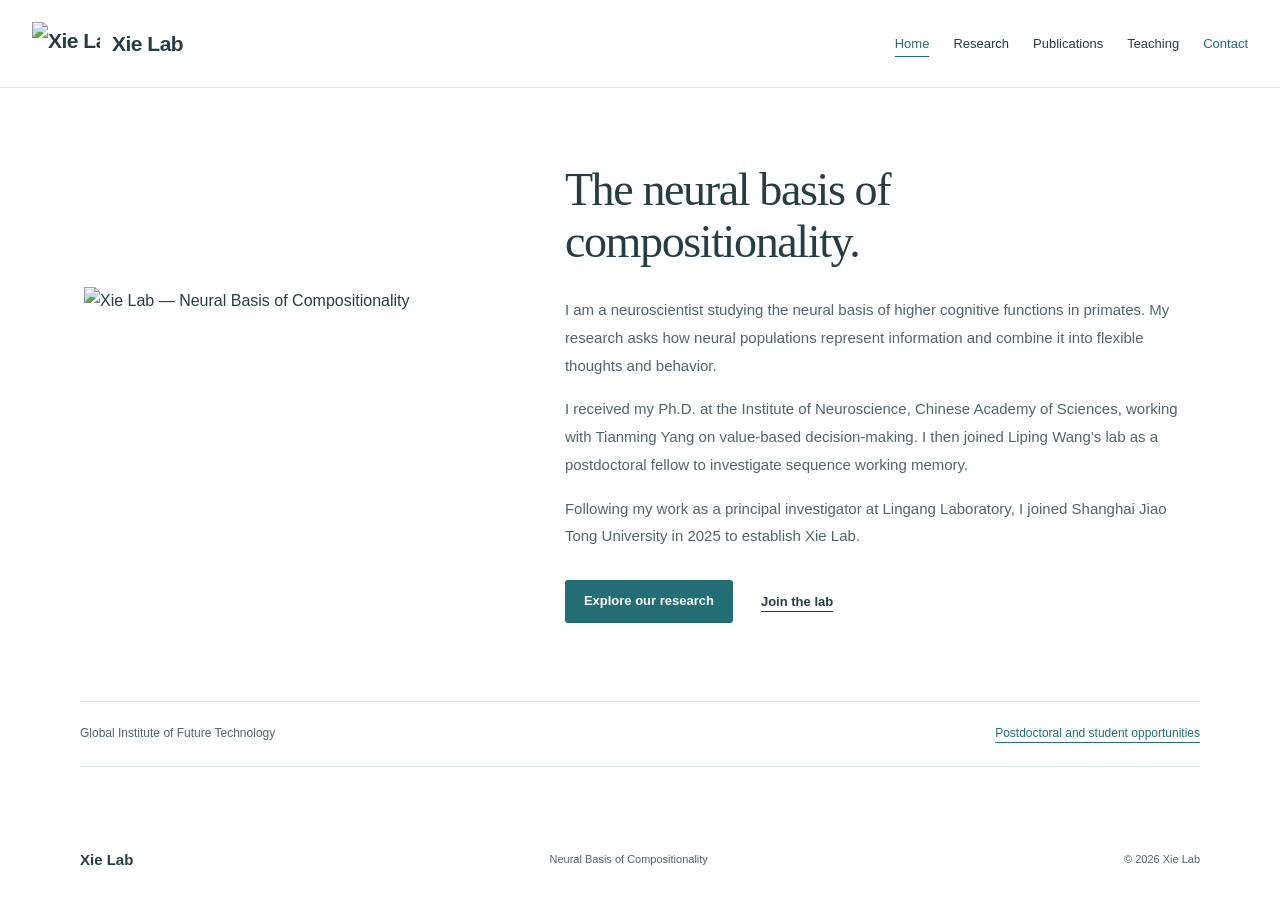
==== index.html @ e5c07c68 "Publish Xie Lab website" ====
<!doctype html>
<html lang="en">
<head>
<meta charset="utf-8"><meta name="viewport" content="width=device-width,initial-scale=1">
<meta name="description" content="Exploring the neural basis of compositionality, learning, memory, and cognition.">
<title>Xie Lab · Neural Basis of Compositionality</title>
<link rel="icon" href="assets/lab-logo.jpg"><link rel="stylesheet" href="styles.css?v=9">
</head>
<body>
<a class="skip" href="#main">Skip to content</a>
<header class="header"><a class="brand" href="index.html" aria-label="Xie Lab home"><img src="assets/lab-logo.jpg" alt="Xie Lab" width="105" height="57"><span>Xie Lab</span></a><button class="menu-toggle" aria-expanded="false" aria-controls="navigation">Menu</button><nav id="navigation" aria-label="Main navigation"><a href="index.html" aria-current="page">Home</a><a href="research.html">Research</a><a href="publications.html">Publications</a><a href="teaching.html">Teaching</a><a class="nav-contact" href="contact.html">Contact</a></nav></header>
<main id="main">
<section class="hero wrap" id="home"><figure class="home-logo"><img src="assets/lab-logo.jpg" alt="Xie Lab — Neural Basis of Compositionality" width="525" height="286"></figure><div class="hero-copy"><h1>The neural basis of compositionality.</h1><div class="home-intro"><p>I am a neuroscientist studying the neural basis of higher cognitive functions in primates. My research asks how neural populations represent information and combine it into flexible thoughts and behavior.</p><p>I received my Ph.D. at the Institute of Neuroscience, Chinese Academy of Sciences, working with Tianming Yang on value-based decision-making. I then joined Liping Wang’s lab as a postdoctoral fellow to investigate sequence working memory.</p><p>Following my work as a principal investigator at Lingang Laboratory, I joined Shanghai Jiao Tong University in 2025 to establish Xie Lab.</p></div><div class="hero-actions"><a class="button" href="research.html">Explore our research</a><a class="text-link" href="contact.html">Join the lab</a></div></div></section>
<div class="institute wrap"><span>Global Institute of Future Technology</span><a href="contact.html">Postdoctoral and student opportunities</a></div>
</main>
<footer class="wrap"><a href="index.html">Xie Lab</a><span>Neural Basis of Compositionality</span><span>© 2026 Xie Lab</span></footer>
<script src="script.js?v=8"></script>
</body></html>
---- styles.css ----
:root{--ink:#253e42;--muted:#52656a;--teal:#236e75;--pale:#f3f7f7;--line:#dbe4e5;--white:#fff;--serif:Palatino,'Palatino Linotype','Book Antiqua',Georgia,serif;--sans:'Avenir Next',Avenir,'Segoe UI',sans-serif}
*{box-sizing:border-box}html{scroll-behavior:smooth;scroll-padding-top:100px}body{min-height:100vh;display:flex;flex-direction:column;margin:0;color:var(--ink);background:var(--white);font:16px/1.8 var(--sans);-webkit-font-smoothing:antialiased}a{color:inherit;text-underline-offset:5px;text-decoration-thickness:1px}a:hover{color:var(--teal)}button,input{font:inherit}button{cursor:pointer}button,a,input,summary{-webkit-tap-highlight-color:transparent}button:focus-visible,a:focus-visible,input:focus-visible{outline:3px solid #be8528;outline-offset:5px}img{display:block;max-width:100%;height:auto}figure,p,h1,h2,h3,h4{margin:0}p+p{margin-top:18px}.wrap{width:min(1120px,calc(100% - 112px));margin-inline:auto}.header{height:88px;padding:12px max(32px,calc((100vw - 1240px)/2));display:flex;align-items:center;justify-content:space-between;gap:30px;border-bottom:1px solid var(--line);background:#fffffff5;position:sticky;top:0;z-index:10;backdrop-filter:blur(12px)}.brand{display:flex;align-items:center;gap:12px;text-decoration:none;white-space:nowrap;font-size:21px;font-weight:600;letter-spacing:-.5px}.brand img{width:68px;height:44px;object-fit:contain}.header nav{display:flex;align-items:center;gap:24px;font-size:13px;font-weight:500}.header nav a{text-decoration:none;white-space:nowrap}.header nav a[aria-current]{color:var(--teal);text-decoration:underline;text-underline-offset:8px}.nav-contact{color:var(--teal)}.menu-toggle{display:none}
.hero{display:grid;grid-template-columns:.85fr 1.35fr;align-items:center;gap:85px;padding-block:76px 78px}.hero>*{min-width:0}.home-logo{padding:0 4px}.home-logo img{width:100%;height:auto}.affiliation{font-size:13px;line-height:1.6;color:var(--teal);margin-bottom:22px}.hero h1{font:400 clamp(36px,3.6vw,48px)/1.13 var(--serif);letter-spacing:-1.4px;max-width:600px}.home-intro{margin-top:28px;font-size:15px;line-height:1.85;color:var(--muted)}.home-intro p+p{margin-top:16px}.hero-actions{display:flex;align-items:center;gap:28px;margin-top:30px}.button{display:inline-flex;align-items:center;justify-content:center;text-decoration:none;background:var(--teal);color:white;padding:11px 19px;border-radius:3px;font-size:13px;font-weight:600;line-height:1.6}.button:hover{background:var(--ink);color:white}.text-link{font-size:13px;font-weight:600}.institute{display:flex;justify-content:space-between;gap:24px;padding-block:21px;border-block:1px solid var(--line);color:var(--muted);font-size:12px}.institute a{color:var(--teal)}
.section{padding-block:82px}.section-heading{display:flex;justify-content:space-between;align-items:baseline;gap:35px;margin-bottom:35px}h2{font:400 38px/1.2 var(--serif);letter-spacing:-.8px}.section-heading>p{font-size:14px;color:var(--muted);max-width:440px}.research-section{background:white}.research-intro{font-size:20px;line-height:1.7;max-width:860px;margin-bottom:21px}.research-methods{font-size:15px;line-height:1.85;color:var(--muted);max-width:860px;margin-bottom:48px}.research-grid{display:flex;flex-direction:column;gap:0}.research-grid>article{display:grid;grid-template-columns:420px 1fr;gap:72px;align-items:center;padding-block:44px;border-top:1px solid var(--line);min-width:0}.research-image,.techniques-feature figure{display:flex;align-items:center;justify-content:center;min-width:0}.research-image img{width:100%;height:auto;max-height:300px;object-fit:contain}.research-grid h2{font-size:25px;line-height:1.35;font-weight:500;letter-spacing:-.5px;margin-bottom:18px}.research-grid p{font-size:16px;line-height:1.9;color:var(--muted);max-width:560px}.techniques-feature img{width:100%;height:auto}.research-grid>article:last-child{padding-bottom:0}
.publication-controls{display:flex;justify-content:space-between;gap:22px;align-items:center;flex-wrap:wrap;margin-top:10px}.filters{display:flex;flex-wrap:wrap;gap:8px 20px}.filters button{padding:6px 0;border:0;border-bottom:2px solid transparent;background:none;color:var(--muted);font-size:13px;line-height:1.5}.filters button[aria-pressed=true]{color:var(--teal);border-bottom-color:var(--teal);font-weight:600}.search-label input{width:235px;min-width:0;border:1px solid var(--line);border-radius:3px;padding:9px 12px;font-size:12px;line-height:1.5;background:white;color:var(--ink)}.results-count{font-size:12px;color:var(--muted);margin-block:23px 5px}.publication{display:grid;grid-template-columns:68px minmax(0,1fr) 65px;gap:24px;border-bottom:1px solid var(--line);padding:26px 0}.pub-year{font:400 21px/1.5 var(--serif);color:var(--teal);padding-top:1px}.pub-type{display:block;font-size:11px;color:var(--muted);line-height:1.5;margin-bottom:8px}.pub-type.preprint{color:#855b31}.publication h2{font-size:17px;line-height:1.6;font-weight:500;max-width:850px}.publication h2 a{text-decoration:none}.publication h2 a:hover{text-decoration:underline}.publication p{font-size:12px;line-height:1.8;color:var(--muted);margin-top:9px}.publication p.journal{font-size:12px;color:var(--teal);margin-top:4px}.publication strong{font-weight:600;color:var(--ink)}.paper-link{align-self:center;justify-self:end;font-size:12px;white-space:nowrap}.verification-note{font-size:13px;margin-top:25px;color:var(--teal)}.empty-state{margin-block:25px;padding:25px;background:var(--pale);font-size:14px}
.teaching-section{background:var(--pale)}.teaching-grid{display:grid;grid-template-columns:.95fr 1.25fr;gap:65px;align-items:center}.course-code{color:var(--teal);font-size:12px;line-height:1.6;margin-bottom:13px}.teaching-grid h2{font-size:27px;line-height:1.4;font-weight:500;letter-spacing:-.5px;margin-bottom:18px}.teaching-grid p:not(.course-code){font-size:15px;color:var(--muted);line-height:1.85}.teaching-grid figure{margin:0}.teaching-grid img{width:100%;height:auto}.course-topics{font-size:14px;line-height:1.85;color:var(--muted);padding-left:20px;margin-block:20px 25px}.course-topics li+li{margin-top:5px}.reading-section{display:flex;align-items:center;justify-content:space-between;gap:40px;padding-block:56px}.reading-section h2{font-size:30px}.reading-section p{font-size:14px;color:var(--muted);margin-top:12px}.reading-section .button{white-space:nowrap;background:white;color:var(--teal);border:1px solid var(--teal)}.reading-section .button:hover{background:var(--pale)}
.contact-section{background:var(--pale)}.contact-intro{font-size:18px;line-height:1.8;max-width:730px;color:var(--muted)}.openings{display:grid;grid-template-columns:repeat(3,minmax(0,1fr));gap:42px;margin-top:40px}.openings article{border-top:2px solid #97b6ba;padding-top:22px;display:flex;flex-direction:column}.openings h2{font-size:20px;line-height:1.4;font-weight:500;letter-spacing:-.3px;margin-bottom:15px}.openings p{font-size:14px;line-height:1.9;color:var(--muted);flex:1}.openings a{display:block;font-size:12px;font-weight:500;color:var(--teal);margin-top:22px}.contact-details{display:grid;grid-template-columns:1fr 1fr;gap:65px;border-top:1px solid var(--line);margin-top:50px;padding-top:35px}.contact-details p{font-size:12px;color:var(--muted);margin-bottom:8px}.email{font-size:25px;text-decoration:none;line-height:1.4;letter-spacing:-.5px}.contact-details p.application-note{font-size:12px;margin-top:12px}.contact-details address{font-style:normal;font-size:13px;line-height:1.9;color:var(--muted)}footer{display:flex;justify-content:space-between;align-items:center;gap:20px;font-size:11px;color:var(--muted);padding-block:27px}footer a{font-size:15px;font-weight:600;text-decoration:none;color:var(--ink)}
.syllabus{max-width:960px;padding-block:42px 80px}.course-heading{padding-block:36px}.course-heading h1{font:400 clamp(34px,4vw,48px)/1.2 var(--serif);letter-spacing:-1px;margin-bottom:22px}.course-heading p{color:var(--muted);font-size:15px}.course-heading .course-notice{display:inline-block;border-left:3px solid var(--teal);padding:12px 18px;background:var(--pale);font-size:13px}.course-banner{width:100%;height:auto;max-height:420px;object-fit:contain;margin-block:0 35px}.course-jump{display:flex;flex-wrap:wrap;gap:12px 25px;font-size:12px;padding:23px 0;border-block:1px solid var(--line)}.syllabus-section{padding-top:42px}.syllabus-section h2{font-size:29px;margin-bottom:22px}.syllabus-section p,.syllabus-section li{font-size:15px;line-height:1.85;color:var(--muted)}.syllabus-section li+li{margin-top:10px}.syllabus-section ul{padding-left:22px}.schedule-scroll{overflow-x:auto}table{width:100%;border-collapse:collapse;font-size:14px;text-align:left}caption{text-align:left;font-size:13px;color:var(--muted);margin-bottom:15px}th,td{padding:13px 16px;border-bottom:1px solid var(--line);vertical-align:top}thead{background:var(--pale)}tbody th{white-space:nowrap;font-weight:500;color:var(--teal)}
[hidden]{display:none!important}.sr-only{position:absolute;width:1px;height:1px;padding:0;overflow:hidden;clip:rect(0,0,0,0);white-space:nowrap}.skip{position:fixed;top:-100px;left:20px;background:white;padding:10px;z-index:20}.skip:focus{top:8px}
@media(max-width:1100px){.header{padding-inline:24px;gap:20px}.header nav{gap:17px;font-size:12px}.brand span{display:none}.wrap{width:calc(100% - 80px)}.hero{gap:50px;grid-template-columns:.8fr 1.3fr}.research-grid>article{grid-template-columns:36% 1fr;gap:55px}.teaching-grid{gap:40px}.openings{gap:28px}}
@media(max-width:800px){html{scroll-padding-top:88px}.header{height:74px;padding:10px 22px}.brand span{display:block}.brand img{width:61px;height:40px}.menu-toggle{display:block;background:white;color:var(--ink);border:1px solid var(--line);border-radius:3px;font-size:13px;padding:6px 13px}.header nav{display:none;position:absolute;top:100%;left:0;right:0;background:white;border-bottom:1px solid var(--line);padding:20px 25px;font-size:15px}.header nav.is-open{display:flex;flex-direction:column;align-items:flex-start;gap:15px}.wrap{width:calc(100% - 44px)}.hero{grid-template-columns:1fr;gap:30px;padding-block:38px 43px}.home-logo{width:260px;max-width:80%;margin:auto}.hero h1{font-size:38px;letter-spacing:-1px;max-width:540px}.affiliation{font-size:12px;margin-bottom:16px}.home-intro{font-size:15px;line-height:1.85;margin-top:24px}.hero-actions{gap:24px;margin-top:26px}.institute{flex-direction:column;gap:5px;font-size:11px;padding-block:16px}.section{padding-block:52px}.section-heading{display:block;margin-bottom:27px}h2{font-size:33px}.section-heading>p{font-size:13px;margin-top:12px}.research-intro{font-size:18px;line-height:1.7;margin-bottom:20px}.research-methods{font-size:14px;margin-bottom:32px}.research-grid>article{grid-template-columns:1fr;gap:25px;padding-block:33px}.research-image{max-width:460px;width:100%;margin:auto}.research-image img{max-height:280px}.research-grid h2{font-size:24px;margin-bottom:14px}.research-grid p{font-size:15px;line-height:1.85;max-width:none}.techniques-feature figure{max-width:460px;margin:auto}.publication-controls{gap:18px;display:block}.filters{gap:10px 18px}.filters button{font-size:12px}.search-label{display:block;margin-top:18px}.search-label input{width:100%;font-size:13px}.publication{grid-template-columns:45px minmax(0,1fr);gap:7px 15px;padding-block:22px}.pub-year{font-size:18px}.pub-type{font-size:10px;margin-bottom:6px}.publication h2{font-size:16px;line-height:1.6}.publication p{font-size:12px}.paper-link{grid-column:2;justify-self:start;font-size:11px;margin-top:5px}.results-count{margin-top:19px}.teaching-grid{grid-template-columns:1fr;gap:30px}.teaching-grid h2{font-size:25px}.teaching-grid figure{grid-row:1}.teaching-grid p:not(.course-code){font-size:15px}.reading-section{display:block;padding-block:40px}.reading-section h2{font-size:29px}.reading-section .button{margin-top:22px}.contact-intro{font-size:17px}.openings{grid-template-columns:1fr;gap:30px;margin-top:30px}.openings article{padding-top:20px}.openings h2{font-size:21px;margin-bottom:12px}.openings p{font-size:15px}.openings a{font-size:13px;margin-top:17px}.contact-details{grid-template-columns:1fr;gap:25px;margin-top:38px;padding-top:30px}.email{font-size:23px}.contact-details address{font-size:13px}footer{flex-wrap:wrap;gap:12px;padding-block:22px}footer span:nth-child(2){display:none}.syllabus{padding-top:28px}.course-heading{padding-block:27px}.course-heading h1{font-size:35px}.course-heading p{font-size:14px}.course-jump{gap:10px 20px}.syllabus-section h2{font-size:27px}th,td{padding:12px 9px;font-size:13px}}
@media(prefers-reduced-motion:reduce){html{scroll-behavior:auto}}
/* Local reading library */
.reading-section{display:block}.reading-section .section-heading{margin-bottom:20px}.reading-preview-intro{max-width:720px}.reading-preview-grid{display:grid;grid-template-columns:repeat(4,minmax(0,1fr));gap:28px;margin-top:32px}.reading-preview-grid article{border-top:1px solid var(--line);padding-top:18px}.reading-preview-label{font-size:12px!important;margin:0 0 12px!important;line-height:1.6}.reading-preview-grid h3{font-size:17px;font-weight:500;line-height:1.6;margin-top:9px}.reading-preview-grid h3 a{text-decoration:none}.reading-preview-grid h3 a:hover{text-decoration:underline}.reading-preview-topics{display:flex;flex-wrap:wrap;gap:12px 24px;font-size:13px;margin-top:30px}.required-label{display:inline-block;background:#e9f3f1;color:#256559;font-size:10px;font-weight:600;line-height:1.6;padding:2px 8px;border-radius:3px}.readings-page{padding-block:46px 80px}.readings-heading{max-width:750px;margin-bottom:44px}.readings-heading h1{font:400 48px/1.2 var(--serif);letter-spacing:-1px;margin:27px 0 22px}.readings-heading>p{font-size:17px;line-height:1.85;color:var(--muted)}.readings-layout{display:grid;grid-template-columns:230px minmax(0,1fr);gap:65px;align-items:start}.readings-sidebar{position:sticky;top:115px}.reading-filters{display:flex;flex-direction:column;gap:4px}.reading-filters button{display:flex;justify-content:space-between;gap:10px;text-align:left;line-height:1.6;padding:9px 12px;border:0;border-left:2px solid transparent;background:none;color:var(--muted);font-size:13px}.reading-filters button span{font-size:11px;color:var(--muted)}.reading-filters button[aria-pressed=true]{border-left-color:var(--teal);background:var(--pale);color:var(--teal);font-weight:600}.reading-help{font-size:12px;line-height:1.8;color:var(--muted);margin:24px 12px}.reading-search label{display:block;font-size:13px;font-weight:500;margin-bottom:9px}.reading-search input{width:100%;border:1px solid var(--line);border-radius:3px;padding:12px 15px;font-size:14px;color:var(--ink);background:white}.reading-search>p{font-size:12px;color:var(--muted);margin:17px 0}.reading-entry{border-top:1px solid var(--line);padding:24px 0}.reading-entry-top{display:flex;align-items:center;gap:12px;font-size:11px;color:var(--muted);margin-bottom:9px}.reading-entry h2{font:500 18px/1.6 var(--sans);letter-spacing:0;max-width:730px}.reading-entry h2 a{text-decoration:none}.reading-entry h2 a:hover{text-decoration:underline}.reading-entry p.reading-meta{font-size:12px;color:var(--muted);margin-top:10px;line-height:1.8}.reading-entry p.reading-note{font-size:13px;line-height:1.8;color:var(--ink);margin-top:10px}.reading-entry p.reading-tags{font-size:11px;color:var(--teal);margin-top:10px}.reading-topic-note{padding:20px;background:var(--pale);margin-bottom:24px}.reading-topic-note h2{font:500 16px/1.5 var(--sans);letter-spacing:0}.reading-topic-note p{font-size:13px;color:var(--muted);margin-top:10px}.reading-source-note{font-size:12px;color:var(--muted);border-top:1px solid var(--line);padding-top:22px;margin-top:20px}
@media(max-width:1000px){.readings-layout{grid-template-columns:205px minmax(0,1fr);gap:36px}.reading-preview-grid{grid-template-columns:repeat(2,minmax(0,1fr));gap:24px}}
@media(max-width:800px){.readings-page{padding-block:28px 50px}.readings-heading h1{font-size:36px;margin-block:24px 18px}.readings-heading>p{font-size:15px}.readings-heading{margin-bottom:28px}.readings-layout{display:block}.readings-sidebar{position:static;margin-bottom:25px}.reading-filters{flex-direction:row;flex-wrap:wrap;gap:7px}.reading-filters button{border:1px solid var(--line);border-radius:3px;font-size:12px;padding:6px 9px;gap:9px}.reading-filters button[aria-pressed=true]{border-color:var(--teal)}.reading-help{margin:14px 0 0;font-size:11px}.reading-search input{font-size:16px}.reading-entry h2{font-size:17px}.reading-entry{padding-block:22px}.reading-preview-grid{gap:25px 22px}.reading-preview-grid h3{font-size:15px}.reading-preview-grid article{min-width:0}.reading-section .section-heading .text-link{display:inline-block;margin-top:15px}.reading-preview-topics{font-size:12px;gap:10px 19px}}
.reading-preview-grid article{position:relative}.reading-preview-grid .required-label{position:absolute;top:18px;right:0;font-size:9px}.reading-preview-grid article:has(.required-label) .reading-preview-label{padding-right:65px}

.openings p .preparation-link{display:inline;margin:0;font:inherit;color:var(--teal)}.reading-preview-grid .required-label{position:static;margin-bottom:3px}.reading-preview-grid article:has(.required-label) .reading-preview-label{padding-right:0}

/* Shared layout for independent pages. */
main{flex:1}.header{flex-shrink:0}.tinted-page{background:var(--pale)}
.page-title{font:400 48px/1.2 var(--serif);letter-spacing:-1px}
.research-grid h2,.publication h2,.teaching-grid h2,.openings h2{font-family:var(--sans)}
.publication h2{letter-spacing:0}
@media(max-width:800px){.page-title{font-size:36px}}

/* Contact and its reading-library subpage share a local navigation. */
.contact-subnav{display:flex;gap:30px;align-items:center;border-bottom:1px solid var(--line);padding-top:30px;font-size:14px}
.contact-subnav a{padding:12px 0;text-decoration:none;border-bottom:2px solid transparent;margin-bottom:-1px}
.contact-subnav a[aria-current="page"]{color:var(--teal);border-bottom-color:var(--teal);font-weight:600}
.contact-page .section{padding-top:42px}
.readings-page{padding-top:0}.readings-heading h1{margin-top:42px}
@media(max-width:800px){.contact-subnav{padding-top:16px;gap:24px;font-size:13px}.contact-page .section{padding-top:32px}.readings-heading h1{margin-top:32px}}

/* DOI references and the local reference importer. */
.reading-doi{font-size:12px;line-height:1.7;color:var(--teal);margin-top:10px;overflow-wrap:anywhere}.reading-doi-note{font-size:12px;color:var(--muted);margin-top:10px}
.import-tools{border:1px solid var(--line);border-radius:3px;margin:0 0 38px;background:var(--pale)}.import-tools summary{cursor:pointer;padding:17px 22px;font-size:15px;font-weight:600}.import-tools summary span{font-size:12px;font-weight:400;color:var(--muted);margin-left:16px}.import-body{padding:0 24px 24px}.import-body>p,.import-export>p,#import-review>p{font-size:13px;color:var(--muted);line-height:1.8}.import-body label{display:block;font-size:13px;font-weight:500;margin:20px 0 8px}.import-body textarea{font:14px/1.7 var(--sans);color:var(--ink);background:white;border:1px solid var(--line);border-radius:3px;width:100%;min-height:130px;resize:vertical;padding:12px}.import-body input[type=file]{font:13px var(--sans);max-width:100%}.import-file-label span{font-weight:400;color:var(--muted)}.import-body .import-help{font-size:12px;margin-top:18px;max-width:850px}.import-actions{display:flex;align-items:center;gap:12px;flex-wrap:wrap;margin-top:20px}.import-actions .button,#save-imports{border:1px solid var(--teal)}.secondary-button{background:white;border:1px solid var(--line);border-radius:3px;padding:10px 16px;color:var(--teal);font-size:13px;line-height:1.6}.secondary-button:hover{border-color:var(--teal)}button:disabled{opacity:.55;cursor:wait}.import-status{overflow-wrap:anywhere;margin-top:18px!important}.import-status:empty{display:none}#import-review{margin-top:26px}#import-review>h2{font:500 23px/1.4 var(--sans);letter-spacing:0}.import-preview-row{border-top:1px solid var(--line);margin-top:22px;padding:0 0 20px}.import-body .import-check{display:flex;align-items:baseline;gap:12px;font-size:15px}.import-check input{flex-shrink:0}.import-preview-row>p{font-size:12px;margin-top:8px}.import-body .import-topic{font-size:12px;margin-top:14px}.import-preview-row select,.reading-local-actions select{font:13px var(--sans);padding:8px 10px;color:var(--ink);background:white;border:1px solid var(--line);max-width:100%;border-radius:3px}.import-warning{color:#855b31}.import-reason{color:var(--muted)}.import-export{border-top:1px solid var(--line);padding-top:20px;margin-top:25px}.reading-local-actions{display:flex;gap:15px;align-items:center;flex-wrap:wrap;margin-top:16px;font-size:12px}.reading-local-actions button{border:0;background:none;padding:4px 0;color:var(--muted);font-size:12px;text-decoration:underline}.reading-local-actions label{display:flex;align-items:center;gap:8px}
textarea:focus-visible,select:focus-visible,summary:focus-visible{outline:3px solid #be8528;outline-offset:4px}
@media(max-width:800px){.import-tools{margin-bottom:28px}.import-tools summary{padding:15px}.import-tools summary span{display:block;margin:3px 0 0 17px}.import-body{padding:0 16px 20px}.import-body textarea{font-size:16px}.import-actions{align-items:stretch;flex-direction:column}.import-body select{width:100%;font-size:16px}.import-check{align-items:flex-start!important}.reading-local-actions{align-items:flex-start;flex-direction:column}.reading-doi{font-size:11px}}

/* A short starting path, with the same emphasis retained in topic filters. */
.foundations-intro{padding:26px 0 30px;margin:-10px 0 30px;border-top:2px solid #a5bdbb;border-bottom:1px solid var(--line)}.foundations-heading{display:flex;align-items:center;justify-content:space-between;gap:20px;margin-bottom:16px}.foundations-eyebrow{font-size:10px;letter-spacing:1.8px;color:var(--teal);margin-bottom:8px}.foundations-heading h2{font:400 29px/1.25 var(--serif);letter-spacing:-.5px}.foundations-heading a{white-space:nowrap}.foundations-intro>p{font-size:14px;color:var(--muted);max-width:820px}.foundations-path{display:grid;grid-template-columns:repeat(3,minmax(0,1fr));gap:30px;margin-top:24px}.foundations-path h3{font-size:14px;font-weight:600;margin-bottom:7px}.foundations-path p{font-size:12px;line-height:1.8;color:var(--muted)}.reading-entry.is-foundational{border-left:3px solid #b69350;background:#faf9f4;padding:24px;margin:0 0 14px}.foundation-badge{display:inline-block;padding:2px 8px;border-radius:3px;background:#eee6d3;color:#71571e;font-size:10px;font-weight:600}.reading-entry-top{flex-wrap:wrap}.foundation-focus{font-size:12px;font-weight:600;color:var(--teal);margin-top:12px}.reading-entry.is-foundational p.reading-note{padding-top:10px;border-top:1px solid #e7e3d8}.reading-filters button[data-reading-filter=foundations]{color:#71571e}.reading-filters button[data-reading-filter=foundations][aria-pressed=true]{background:#faf9f4;border-color:#b69350}
@media(max-width:800px){.foundations-heading{align-items:flex-start;flex-direction:column;gap:14px}.foundations-heading h2{font-size:27px}.foundations-intro>p{font-size:13px}.foundations-path{grid-template-columns:1fr;gap:18px}.foundations-path p{font-size:13px}.reading-entry.is-foundational{padding:20px 17px}.foundations-intro{margin-top:0;padding-top:22px}}
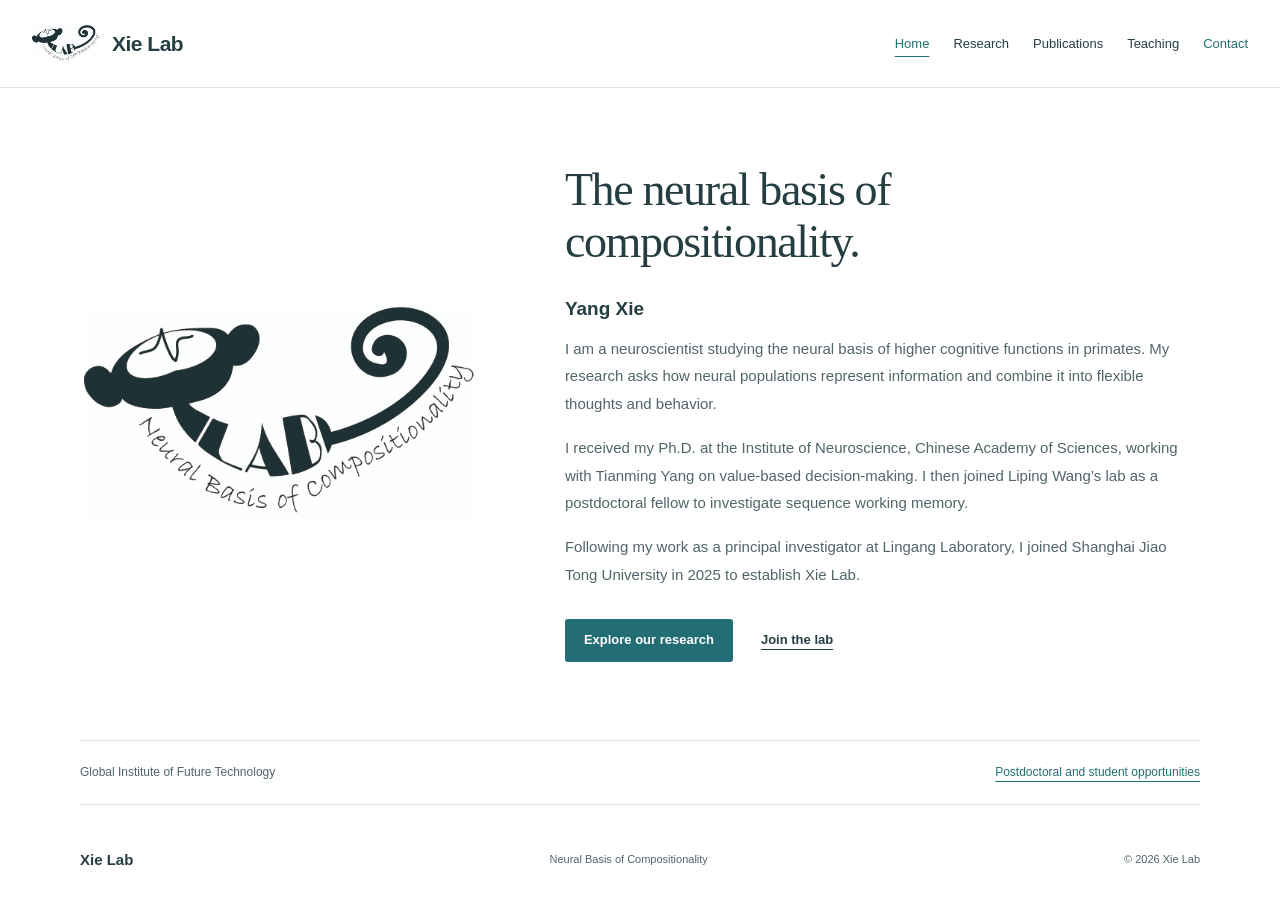
==== commit c81ac41e: "Add Yang Xie name above homepage biography" ====
--- a/index.html
+++ b/index.html
@@ -4,13 +4,13 @@
 <meta charset="utf-8"><meta name="viewport" content="width=device-width,initial-scale=1">
 <meta name="description" content="Exploring the neural basis of compositionality, learning, memory, and cognition.">
 <title>Xie Lab · Neural Basis of Compositionality</title>
-<link rel="icon" href="assets/lab-logo.jpg"><link rel="stylesheet" href="styles.css?v=9">
+<link rel="icon" href="assets/lab-logo.jpg"><link rel="stylesheet" href="styles.css?v=13">
 </head>
 <body>
 <a class="skip" href="#main">Skip to content</a>
 <header class="header"><a class="brand" href="index.html" aria-label="Xie Lab home"><img src="assets/lab-logo.jpg" alt="Xie Lab" width="105" height="57"><span>Xie Lab</span></a><button class="menu-toggle" aria-expanded="false" aria-controls="navigation">Menu</button><nav id="navigation" aria-label="Main navigation"><a href="index.html" aria-current="page">Home</a><a href="research.html">Research</a><a href="publications.html">Publications</a><a href="teaching.html">Teaching</a><a class="nav-contact" href="contact.html">Contact</a></nav></header>
 <main id="main">
-<section class="hero wrap" id="home"><figure class="home-logo"><img src="assets/lab-logo.jpg" alt="Xie Lab — Neural Basis of Compositionality" width="525" height="286"></figure><div class="hero-copy"><h1>The neural basis of compositionality.</h1><div class="home-intro"><p>I am a neuroscientist studying the neural basis of higher cognitive functions in primates. My research asks how neural populations represent information and combine it into flexible thoughts and behavior.</p><p>I received my Ph.D. at the Institute of Neuroscience, Chinese Academy of Sciences, working with Tianming Yang on value-based decision-making. I then joined Liping Wang’s lab as a postdoctoral fellow to investigate sequence working memory.</p><p>Following my work as a principal investigator at Lingang Laboratory, I joined Shanghai Jiao Tong University in 2025 to establish Xie Lab.</p></div><div class="hero-actions"><a class="button" href="research.html">Explore our research</a><a class="text-link" href="contact.html">Join the lab</a></div></div></section>
+<section class="hero wrap" id="home"><figure class="home-logo"><img src="assets/lab-logo.jpg" alt="Xie Lab — Neural Basis of Compositionality" width="525" height="286"></figure><div class="hero-copy"><h1>The neural basis of compositionality.</h1><div class="home-intro"><h2 class="intro-name">Yang Xie</h2><p>I am a neuroscientist studying the neural basis of higher cognitive functions in primates. My research asks how neural populations represent information and combine it into flexible thoughts and behavior.</p><p>I received my Ph.D. at the Institute of Neuroscience, Chinese Academy of Sciences, working with Tianming Yang on value-based decision-making. I then joined Liping Wang’s lab as a postdoctoral fellow to investigate sequence working memory.</p><p>Following my work as a principal investigator at Lingang Laboratory, I joined Shanghai Jiao Tong University in 2025 to establish Xie Lab.</p></div><div class="hero-actions"><a class="button" href="research.html">Explore our research</a><a class="text-link" href="contact.html">Join the lab</a></div></div></section>
 <div class="institute wrap"><span>Global Institute of Future Technology</span><a href="contact.html">Postdoctoral and student opportunities</a></div>
 </main>
 <footer class="wrap"><a href="index.html">Xie Lab</a><span>Neural Basis of Compositionality</span><span>© 2026 Xie Lab</span></footer>
--- a/styles.css
+++ b/styles.css
@@ -1,6 +1,6 @@
 :root{--ink:#253e42;--muted:#52656a;--teal:#236e75;--pale:#f3f7f7;--line:#dbe4e5;--white:#fff;--serif:Palatino,'Palatino Linotype','Book Antiqua',Georgia,serif;--sans:'Avenir Next',Avenir,'Segoe UI',sans-serif}
 *{box-sizing:border-box}html{scroll-behavior:smooth;scroll-padding-top:100px}body{min-height:100vh;display:flex;flex-direction:column;margin:0;color:var(--ink);background:var(--white);font:16px/1.8 var(--sans);-webkit-font-smoothing:antialiased}a{color:inherit;text-underline-offset:5px;text-decoration-thickness:1px}a:hover{color:var(--teal)}button,input{font:inherit}button{cursor:pointer}button,a,input,summary{-webkit-tap-highlight-color:transparent}button:focus-visible,a:focus-visible,input:focus-visible{outline:3px solid #be8528;outline-offset:5px}img{display:block;max-width:100%;height:auto}figure,p,h1,h2,h3,h4{margin:0}p+p{margin-top:18px}.wrap{width:min(1120px,calc(100% - 112px));margin-inline:auto}.header{height:88px;padding:12px max(32px,calc((100vw - 1240px)/2));display:flex;align-items:center;justify-content:space-between;gap:30px;border-bottom:1px solid var(--line);background:#fffffff5;position:sticky;top:0;z-index:10;backdrop-filter:blur(12px)}.brand{display:flex;align-items:center;gap:12px;text-decoration:none;white-space:nowrap;font-size:21px;font-weight:600;letter-spacing:-.5px}.brand img{width:68px;height:44px;object-fit:contain}.header nav{display:flex;align-items:center;gap:24px;font-size:13px;font-weight:500}.header nav a{text-decoration:none;white-space:nowrap}.header nav a[aria-current]{color:var(--teal);text-decoration:underline;text-underline-offset:8px}.nav-contact{color:var(--teal)}.menu-toggle{display:none}
-.hero{display:grid;grid-template-columns:.85fr 1.35fr;align-items:center;gap:85px;padding-block:76px 78px}.hero>*{min-width:0}.home-logo{padding:0 4px}.home-logo img{width:100%;height:auto}.affiliation{font-size:13px;line-height:1.6;color:var(--teal);margin-bottom:22px}.hero h1{font:400 clamp(36px,3.6vw,48px)/1.13 var(--serif);letter-spacing:-1.4px;max-width:600px}.home-intro{margin-top:28px;font-size:15px;line-height:1.85;color:var(--muted)}.home-intro p+p{margin-top:16px}.hero-actions{display:flex;align-items:center;gap:28px;margin-top:30px}.button{display:inline-flex;align-items:center;justify-content:center;text-decoration:none;background:var(--teal);color:white;padding:11px 19px;border-radius:3px;font-size:13px;font-weight:600;line-height:1.6}.button:hover{background:var(--ink);color:white}.text-link{font-size:13px;font-weight:600}.institute{display:flex;justify-content:space-between;gap:24px;padding-block:21px;border-block:1px solid var(--line);color:var(--muted);font-size:12px}.institute a{color:var(--teal)}
+.hero{display:grid;grid-template-columns:.85fr 1.35fr;align-items:center;gap:85px;padding-block:76px 78px}.hero>*{min-width:0}.home-logo{padding:0 4px}.home-logo img{width:100%;height:auto}.affiliation{font-size:13px;line-height:1.6;color:var(--teal);margin-bottom:22px}.hero h1{font:400 clamp(36px,3.6vw,48px)/1.13 var(--serif);letter-spacing:-1.4px;max-width:600px}.home-intro{margin-top:28px;font-size:15px;line-height:1.85;color:var(--muted)}.home-intro .intro-name{font:600 19px/1.4 var(--sans);letter-spacing:0;color:var(--ink);margin-bottom:12px}.home-intro p+p{margin-top:16px}.hero-actions{display:flex;align-items:center;gap:28px;margin-top:30px}.button{display:inline-flex;align-items:center;justify-content:center;text-decoration:none;background:var(--teal);color:white;padding:11px 19px;border-radius:3px;font-size:13px;font-weight:600;line-height:1.6}.button:hover{background:var(--ink);color:white}.text-link{font-size:13px;font-weight:600}.institute{display:flex;justify-content:space-between;gap:24px;padding-block:21px;border-block:1px solid var(--line);color:var(--muted);font-size:12px}.institute a{color:var(--teal)}
 .section{padding-block:82px}.section-heading{display:flex;justify-content:space-between;align-items:baseline;gap:35px;margin-bottom:35px}h2{font:400 38px/1.2 var(--serif);letter-spacing:-.8px}.section-heading>p{font-size:14px;color:var(--muted);max-width:440px}.research-section{background:white}.research-intro{font-size:20px;line-height:1.7;max-width:860px;margin-bottom:21px}.research-methods{font-size:15px;line-height:1.85;color:var(--muted);max-width:860px;margin-bottom:48px}.research-grid{display:flex;flex-direction:column;gap:0}.research-grid>article{display:grid;grid-template-columns:420px 1fr;gap:72px;align-items:center;padding-block:44px;border-top:1px solid var(--line);min-width:0}.research-image,.techniques-feature figure{display:flex;align-items:center;justify-content:center;min-width:0}.research-image img{width:100%;height:auto;max-height:300px;object-fit:contain}.research-grid h2{font-size:25px;line-height:1.35;font-weight:500;letter-spacing:-.5px;margin-bottom:18px}.research-grid p{font-size:16px;line-height:1.9;color:var(--muted);max-width:560px}.techniques-feature img{width:100%;height:auto}.research-grid>article:last-child{padding-bottom:0}
 .publication-controls{display:flex;justify-content:space-between;gap:22px;align-items:center;flex-wrap:wrap;margin-top:10px}.filters{display:flex;flex-wrap:wrap;gap:8px 20px}.filters button{padding:6px 0;border:0;border-bottom:2px solid transparent;background:none;color:var(--muted);font-size:13px;line-height:1.5}.filters button[aria-pressed=true]{color:var(--teal);border-bottom-color:var(--teal);font-weight:600}.search-label input{width:235px;min-width:0;border:1px solid var(--line);border-radius:3px;padding:9px 12px;font-size:12px;line-height:1.5;background:white;color:var(--ink)}.results-count{font-size:12px;color:var(--muted);margin-block:23px 5px}.publication{display:grid;grid-template-columns:68px minmax(0,1fr) 65px;gap:24px;border-bottom:1px solid var(--line);padding:26px 0}.pub-year{font:400 21px/1.5 var(--serif);color:var(--teal);padding-top:1px}.pub-type{display:block;font-size:11px;color:var(--muted);line-height:1.5;margin-bottom:8px}.pub-type.preprint{color:#855b31}.publication h2{font-size:17px;line-height:1.6;font-weight:500;max-width:850px}.publication h2 a{text-decoration:none}.publication h2 a:hover{text-decoration:underline}.publication p{font-size:12px;line-height:1.8;color:var(--muted);margin-top:9px}.publication p.journal{font-size:12px;color:var(--teal);margin-top:4px}.publication strong{font-weight:600;color:var(--ink)}.paper-link{align-self:center;justify-self:end;font-size:12px;white-space:nowrap}.verification-note{font-size:13px;margin-top:25px;color:var(--teal)}.empty-state{margin-block:25px;padding:25px;background:var(--pale);font-size:14px}
 .teaching-section{background:var(--pale)}.teaching-grid{display:grid;grid-template-columns:.95fr 1.25fr;gap:65px;align-items:center}.course-code{color:var(--teal);font-size:12px;line-height:1.6;margin-bottom:13px}.teaching-grid h2{font-size:27px;line-height:1.4;font-weight:500;letter-spacing:-.5px;margin-bottom:18px}.teaching-grid p:not(.course-code){font-size:15px;color:var(--muted);line-height:1.85}.teaching-grid figure{margin:0}.teaching-grid img{width:100%;height:auto}.course-topics{font-size:14px;line-height:1.85;color:var(--muted);padding-left:20px;margin-block:20px 25px}.course-topics li+li{margin-top:5px}.reading-section{display:flex;align-items:center;justify-content:space-between;gap:40px;padding-block:56px}.reading-section h2{font-size:30px}.reading-section p{font-size:14px;color:var(--muted);margin-top:12px}.reading-section .button{white-space:nowrap;background:white;color:var(--teal);border:1px solid var(--teal)}.reading-section .button:hover{background:var(--pale)}
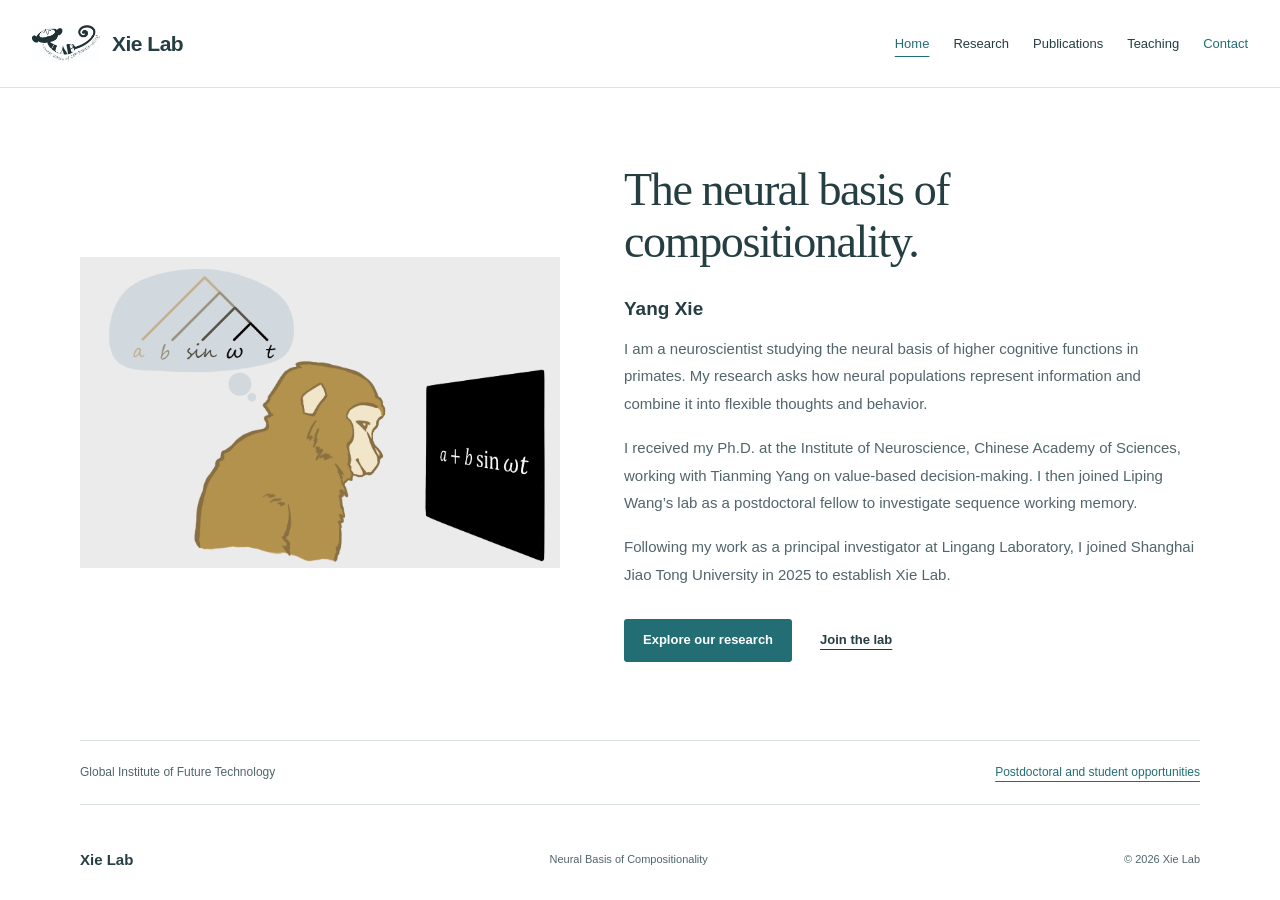
==== commit f4f13d76: "Use monkey and sine-function illustration on home page" ====
--- a/index.html
+++ b/index.html
@@ -4,13 +4,13 @@
 <meta charset="utf-8"><meta name="viewport" content="width=device-width,initial-scale=1">
 <meta name="description" content="Exploring the neural basis of compositionality, learning, memory, and cognition.">
 <title>Xie Lab · Neural Basis of Compositionality</title>
-<link rel="icon" href="assets/lab-logo.jpg"><link rel="stylesheet" href="styles.css?v=13">
+<link rel="icon" href="assets/lab-logo.jpg"><link rel="stylesheet" href="styles.css?v=16">
 </head>
 <body>
 <a class="skip" href="#main">Skip to content</a>
 <header class="header"><a class="brand" href="index.html" aria-label="Xie Lab home"><img src="assets/lab-logo.jpg" alt="Xie Lab" width="105" height="57"><span>Xie Lab</span></a><button class="menu-toggle" aria-expanded="false" aria-controls="navigation">Menu</button><nav id="navigation" aria-label="Main navigation"><a href="index.html" aria-current="page">Home</a><a href="research.html">Research</a><a href="publications.html">Publications</a><a href="teaching.html">Teaching</a><a class="nav-contact" href="contact.html">Contact</a></nav></header>
 <main id="main">
-<section class="hero wrap" id="home"><figure class="home-logo"><img src="assets/lab-logo.jpg" alt="Xie Lab — Neural Basis of Compositionality" width="525" height="286"></figure><div class="hero-copy"><h1>The neural basis of compositionality.</h1><div class="home-intro"><h2 class="intro-name">Yang Xie</h2><p>I am a neuroscientist studying the neural basis of higher cognitive functions in primates. My research asks how neural populations represent information and combine it into flexible thoughts and behavior.</p><p>I received my Ph.D. at the Institute of Neuroscience, Chinese Academy of Sciences, working with Tianming Yang on value-based decision-making. I then joined Liping Wang’s lab as a postdoctoral fellow to investigate sequence working memory.</p><p>Following my work as a principal investigator at Lingang Laboratory, I joined Shanghai Jiao Tong University in 2025 to establish Xie Lab.</p></div><div class="hero-actions"><a class="button" href="research.html">Explore our research</a><a class="text-link" href="contact.html">Join the lab</a></div></div></section>
+<section class="hero wrap" id="home"><figure class="home-illustration"><img src="assets/home-sequence.png" alt="A monkey viewing a sine-function expression and thinking about its compositional structure" width="2751" height="1785" fetchpriority="high"></figure><div class="hero-copy"><h1>The neural basis of compositionality.</h1><div class="home-intro"><h2 class="intro-name">Yang Xie</h2><p>I am a neuroscientist studying the neural basis of higher cognitive functions in primates. My research asks how neural populations represent information and combine it into flexible thoughts and behavior.</p><p>I received my Ph.D. at the Institute of Neuroscience, Chinese Academy of Sciences, working with Tianming Yang on value-based decision-making. I then joined Liping Wang’s lab as a postdoctoral fellow to investigate sequence working memory.</p><p>Following my work as a principal investigator at Lingang Laboratory, I joined Shanghai Jiao Tong University in 2025 to establish Xie Lab.</p></div><div class="hero-actions"><a class="button" href="research.html">Explore our research</a><a class="text-link" href="contact.html">Join the lab</a></div></div></section>
 <div class="institute wrap"><span>Global Institute of Future Technology</span><a href="contact.html">Postdoctoral and student opportunities</a></div>
 </main>
 <footer class="wrap"><a href="index.html">Xie Lab</a><span>Neural Basis of Compositionality</span><span>© 2026 Xie Lab</span></footer>
--- a/styles.css
+++ b/styles.css
@@ -1,14 +1,14 @@
 :root{--ink:#253e42;--muted:#52656a;--teal:#236e75;--pale:#f3f7f7;--line:#dbe4e5;--white:#fff;--serif:Palatino,'Palatino Linotype','Book Antiqua',Georgia,serif;--sans:'Avenir Next',Avenir,'Segoe UI',sans-serif}
 *{box-sizing:border-box}html{scroll-behavior:smooth;scroll-padding-top:100px}body{min-height:100vh;display:flex;flex-direction:column;margin:0;color:var(--ink);background:var(--white);font:16px/1.8 var(--sans);-webkit-font-smoothing:antialiased}a{color:inherit;text-underline-offset:5px;text-decoration-thickness:1px}a:hover{color:var(--teal)}button,input{font:inherit}button{cursor:pointer}button,a,input,summary{-webkit-tap-highlight-color:transparent}button:focus-visible,a:focus-visible,input:focus-visible{outline:3px solid #be8528;outline-offset:5px}img{display:block;max-width:100%;height:auto}figure,p,h1,h2,h3,h4{margin:0}p+p{margin-top:18px}.wrap{width:min(1120px,calc(100% - 112px));margin-inline:auto}.header{height:88px;padding:12px max(32px,calc((100vw - 1240px)/2));display:flex;align-items:center;justify-content:space-between;gap:30px;border-bottom:1px solid var(--line);background:#fffffff5;position:sticky;top:0;z-index:10;backdrop-filter:blur(12px)}.brand{display:flex;align-items:center;gap:12px;text-decoration:none;white-space:nowrap;font-size:21px;font-weight:600;letter-spacing:-.5px}.brand img{width:68px;height:44px;object-fit:contain}.header nav{display:flex;align-items:center;gap:24px;font-size:13px;font-weight:500}.header nav a{text-decoration:none;white-space:nowrap}.header nav a[aria-current]{color:var(--teal);text-decoration:underline;text-underline-offset:8px}.nav-contact{color:var(--teal)}.menu-toggle{display:none}
-.hero{display:grid;grid-template-columns:.85fr 1.35fr;align-items:center;gap:85px;padding-block:76px 78px}.hero>*{min-width:0}.home-logo{padding:0 4px}.home-logo img{width:100%;height:auto}.affiliation{font-size:13px;line-height:1.6;color:var(--teal);margin-bottom:22px}.hero h1{font:400 clamp(36px,3.6vw,48px)/1.13 var(--serif);letter-spacing:-1.4px;max-width:600px}.home-intro{margin-top:28px;font-size:15px;line-height:1.85;color:var(--muted)}.home-intro .intro-name{font:600 19px/1.4 var(--sans);letter-spacing:0;color:var(--ink);margin-bottom:12px}.home-intro p+p{margin-top:16px}.hero-actions{display:flex;align-items:center;gap:28px;margin-top:30px}.button{display:inline-flex;align-items:center;justify-content:center;text-decoration:none;background:var(--teal);color:white;padding:11px 19px;border-radius:3px;font-size:13px;font-weight:600;line-height:1.6}.button:hover{background:var(--ink);color:white}.text-link{font-size:13px;font-weight:600}.institute{display:flex;justify-content:space-between;gap:24px;padding-block:21px;border-block:1px solid var(--line);color:var(--muted);font-size:12px}.institute a{color:var(--teal)}
-.section{padding-block:82px}.section-heading{display:flex;justify-content:space-between;align-items:baseline;gap:35px;margin-bottom:35px}h2{font:400 38px/1.2 var(--serif);letter-spacing:-.8px}.section-heading>p{font-size:14px;color:var(--muted);max-width:440px}.research-section{background:white}.research-intro{font-size:20px;line-height:1.7;max-width:860px;margin-bottom:21px}.research-methods{font-size:15px;line-height:1.85;color:var(--muted);max-width:860px;margin-bottom:48px}.research-grid{display:flex;flex-direction:column;gap:0}.research-grid>article{display:grid;grid-template-columns:420px 1fr;gap:72px;align-items:center;padding-block:44px;border-top:1px solid var(--line);min-width:0}.research-image,.techniques-feature figure{display:flex;align-items:center;justify-content:center;min-width:0}.research-image img{width:100%;height:auto;max-height:300px;object-fit:contain}.research-grid h2{font-size:25px;line-height:1.35;font-weight:500;letter-spacing:-.5px;margin-bottom:18px}.research-grid p{font-size:16px;line-height:1.9;color:var(--muted);max-width:560px}.techniques-feature img{width:100%;height:auto}.research-grid>article:last-child{padding-bottom:0}
+.hero{display:grid;grid-template-columns:1fr 1.2fr;align-items:center;gap:64px;padding-block:76px 78px}.hero>*{min-width:0}.home-illustration{margin:0}.home-illustration img{display:block;width:100%;height:auto}.affiliation{font-size:13px;line-height:1.6;color:var(--teal);margin-bottom:22px}.hero h1{font:400 clamp(36px,3.6vw,48px)/1.13 var(--serif);letter-spacing:-1.4px;max-width:600px}.home-intro{margin-top:28px;font-size:15px;line-height:1.85;color:var(--muted)}.home-intro .intro-name{font:600 19px/1.4 var(--sans);letter-spacing:0;color:var(--ink);margin-bottom:12px}.home-intro p+p{margin-top:16px}.hero-actions{display:flex;align-items:center;gap:28px;margin-top:30px}.button{display:inline-flex;align-items:center;justify-content:center;text-decoration:none;background:var(--teal);color:white;padding:11px 19px;border-radius:3px;font-size:13px;font-weight:600;line-height:1.6}.button:hover{background:var(--ink);color:white}.text-link{font-size:13px;font-weight:600}.institute{display:flex;justify-content:space-between;gap:24px;padding-block:21px;border-block:1px solid var(--line);color:var(--muted);font-size:12px}.institute a{color:var(--teal)}
+.section{padding-block:82px}.section-heading{display:flex;justify-content:space-between;align-items:baseline;gap:35px;margin-bottom:35px}h2{font:400 38px/1.2 var(--serif);letter-spacing:-.8px}.section-heading>p{font-size:14px;color:var(--muted);max-width:440px}.research-section{background:white}.research-intro{font-size:20px;line-height:1.7;max-width:860px;margin-bottom:21px}.research-methods{font-size:15px;line-height:1.85;color:var(--muted);max-width:860px;margin-bottom:48px}.research-grid{display:flex;flex-direction:column;gap:0}.research-grid>article{display:grid;grid-template-columns:420px 1fr;gap:72px;align-items:center;padding-block:44px;border-top:1px solid var(--line);min-width:0}.research-image{display:flex;align-items:center;justify-content:center;min-width:0;width:100%;aspect-ratio:3/2;background:var(--pale)}.research-image img{display:block;width:100%;height:100%;object-fit:contain}.research-grid h2{font-size:25px;line-height:1.35;font-weight:500;letter-spacing:-.5px;margin-bottom:18px}.research-grid p{font-size:16px;line-height:1.9;color:var(--muted);max-width:560px}.research-grid>article:last-child{padding-bottom:0}
 .publication-controls{display:flex;justify-content:space-between;gap:22px;align-items:center;flex-wrap:wrap;margin-top:10px}.filters{display:flex;flex-wrap:wrap;gap:8px 20px}.filters button{padding:6px 0;border:0;border-bottom:2px solid transparent;background:none;color:var(--muted);font-size:13px;line-height:1.5}.filters button[aria-pressed=true]{color:var(--teal);border-bottom-color:var(--teal);font-weight:600}.search-label input{width:235px;min-width:0;border:1px solid var(--line);border-radius:3px;padding:9px 12px;font-size:12px;line-height:1.5;background:white;color:var(--ink)}.results-count{font-size:12px;color:var(--muted);margin-block:23px 5px}.publication{display:grid;grid-template-columns:68px minmax(0,1fr) 65px;gap:24px;border-bottom:1px solid var(--line);padding:26px 0}.pub-year{font:400 21px/1.5 var(--serif);color:var(--teal);padding-top:1px}.pub-type{display:block;font-size:11px;color:var(--muted);line-height:1.5;margin-bottom:8px}.pub-type.preprint{color:#855b31}.publication h2{font-size:17px;line-height:1.6;font-weight:500;max-width:850px}.publication h2 a{text-decoration:none}.publication h2 a:hover{text-decoration:underline}.publication p{font-size:12px;line-height:1.8;color:var(--muted);margin-top:9px}.publication p.journal{font-size:12px;color:var(--teal);margin-top:4px}.publication strong{font-weight:600;color:var(--ink)}.paper-link{align-self:center;justify-self:end;font-size:12px;white-space:nowrap}.verification-note{font-size:13px;margin-top:25px;color:var(--teal)}.empty-state{margin-block:25px;padding:25px;background:var(--pale);font-size:14px}
-.teaching-section{background:var(--pale)}.teaching-grid{display:grid;grid-template-columns:.95fr 1.25fr;gap:65px;align-items:center}.course-code{color:var(--teal);font-size:12px;line-height:1.6;margin-bottom:13px}.teaching-grid h2{font-size:27px;line-height:1.4;font-weight:500;letter-spacing:-.5px;margin-bottom:18px}.teaching-grid p:not(.course-code){font-size:15px;color:var(--muted);line-height:1.85}.teaching-grid figure{margin:0}.teaching-grid img{width:100%;height:auto}.course-topics{font-size:14px;line-height:1.85;color:var(--muted);padding-left:20px;margin-block:20px 25px}.course-topics li+li{margin-top:5px}.reading-section{display:flex;align-items:center;justify-content:space-between;gap:40px;padding-block:56px}.reading-section h2{font-size:30px}.reading-section p{font-size:14px;color:var(--muted);margin-top:12px}.reading-section .button{white-space:nowrap;background:white;color:var(--teal);border:1px solid var(--teal)}.reading-section .button:hover{background:var(--pale)}
+.teaching-section{background:var(--pale)}.teaching-section .wrap{max-width:960px}.teaching-grid{display:flex;flex-direction:column;gap:36px;align-items:stretch}.teaching-copy{max-width:74ch}.course-code{color:var(--teal);font-size:12px;line-height:1.6;margin-bottom:13px}.teaching-grid h2{font-size:27px;line-height:1.4;font-weight:500;letter-spacing:-.5px;margin-bottom:18px}.teaching-grid p:not(.course-code){font-size:15px;color:var(--muted);line-height:1.85}.teaching-grid figure{margin:0}.teaching-grid img{width:100%;height:auto}.course-topics{font-size:14px;line-height:1.85;color:var(--muted);padding-left:20px;margin-block:20px 25px}.course-topics li+li{margin-top:5px}.reading-section{display:flex;align-items:center;justify-content:space-between;gap:40px;padding-block:56px}.reading-section h2{font-size:30px}.reading-section p{font-size:14px;color:var(--muted);margin-top:12px}.reading-section .button{white-space:nowrap;background:white;color:var(--teal);border:1px solid var(--teal)}.reading-section .button:hover{background:var(--pale)}
 .contact-section{background:var(--pale)}.contact-intro{font-size:18px;line-height:1.8;max-width:730px;color:var(--muted)}.openings{display:grid;grid-template-columns:repeat(3,minmax(0,1fr));gap:42px;margin-top:40px}.openings article{border-top:2px solid #97b6ba;padding-top:22px;display:flex;flex-direction:column}.openings h2{font-size:20px;line-height:1.4;font-weight:500;letter-spacing:-.3px;margin-bottom:15px}.openings p{font-size:14px;line-height:1.9;color:var(--muted);flex:1}.openings a{display:block;font-size:12px;font-weight:500;color:var(--teal);margin-top:22px}.contact-details{display:grid;grid-template-columns:1fr 1fr;gap:65px;border-top:1px solid var(--line);margin-top:50px;padding-top:35px}.contact-details p{font-size:12px;color:var(--muted);margin-bottom:8px}.email{font-size:25px;text-decoration:none;line-height:1.4;letter-spacing:-.5px}.contact-details p.application-note{font-size:12px;margin-top:12px}.contact-details address{font-style:normal;font-size:13px;line-height:1.9;color:var(--muted)}footer{display:flex;justify-content:space-between;align-items:center;gap:20px;font-size:11px;color:var(--muted);padding-block:27px}footer a{font-size:15px;font-weight:600;text-decoration:none;color:var(--ink)}
 .syllabus{max-width:960px;padding-block:42px 80px}.course-heading{padding-block:36px}.course-heading h1{font:400 clamp(34px,4vw,48px)/1.2 var(--serif);letter-spacing:-1px;margin-bottom:22px}.course-heading p{color:var(--muted);font-size:15px}.course-heading .course-notice{display:inline-block;border-left:3px solid var(--teal);padding:12px 18px;background:var(--pale);font-size:13px}.course-banner{width:100%;height:auto;max-height:420px;object-fit:contain;margin-block:0 35px}.course-jump{display:flex;flex-wrap:wrap;gap:12px 25px;font-size:12px;padding:23px 0;border-block:1px solid var(--line)}.syllabus-section{padding-top:42px}.syllabus-section h2{font-size:29px;margin-bottom:22px}.syllabus-section p,.syllabus-section li{font-size:15px;line-height:1.85;color:var(--muted)}.syllabus-section li+li{margin-top:10px}.syllabus-section ul{padding-left:22px}.schedule-scroll{overflow-x:auto}table{width:100%;border-collapse:collapse;font-size:14px;text-align:left}caption{text-align:left;font-size:13px;color:var(--muted);margin-bottom:15px}th,td{padding:13px 16px;border-bottom:1px solid var(--line);vertical-align:top}thead{background:var(--pale)}tbody th{white-space:nowrap;font-weight:500;color:var(--teal)}
 [hidden]{display:none!important}.sr-only{position:absolute;width:1px;height:1px;padding:0;overflow:hidden;clip:rect(0,0,0,0);white-space:nowrap}.skip{position:fixed;top:-100px;left:20px;background:white;padding:10px;z-index:20}.skip:focus{top:8px}
-@media(max-width:1100px){.header{padding-inline:24px;gap:20px}.header nav{gap:17px;font-size:12px}.brand span{display:none}.wrap{width:calc(100% - 80px)}.hero{gap:50px;grid-template-columns:.8fr 1.3fr}.research-grid>article{grid-template-columns:36% 1fr;gap:55px}.teaching-grid{gap:40px}.openings{gap:28px}}
-@media(max-width:800px){html{scroll-padding-top:88px}.header{height:74px;padding:10px 22px}.brand span{display:block}.brand img{width:61px;height:40px}.menu-toggle{display:block;background:white;color:var(--ink);border:1px solid var(--line);border-radius:3px;font-size:13px;padding:6px 13px}.header nav{display:none;position:absolute;top:100%;left:0;right:0;background:white;border-bottom:1px solid var(--line);padding:20px 25px;font-size:15px}.header nav.is-open{display:flex;flex-direction:column;align-items:flex-start;gap:15px}.wrap{width:calc(100% - 44px)}.hero{grid-template-columns:1fr;gap:30px;padding-block:38px 43px}.home-logo{width:260px;max-width:80%;margin:auto}.hero h1{font-size:38px;letter-spacing:-1px;max-width:540px}.affiliation{font-size:12px;margin-bottom:16px}.home-intro{font-size:15px;line-height:1.85;margin-top:24px}.hero-actions{gap:24px;margin-top:26px}.institute{flex-direction:column;gap:5px;font-size:11px;padding-block:16px}.section{padding-block:52px}.section-heading{display:block;margin-bottom:27px}h2{font-size:33px}.section-heading>p{font-size:13px;margin-top:12px}.research-intro{font-size:18px;line-height:1.7;margin-bottom:20px}.research-methods{font-size:14px;margin-bottom:32px}.research-grid>article{grid-template-columns:1fr;gap:25px;padding-block:33px}.research-image{max-width:460px;width:100%;margin:auto}.research-image img{max-height:280px}.research-grid h2{font-size:24px;margin-bottom:14px}.research-grid p{font-size:15px;line-height:1.85;max-width:none}.techniques-feature figure{max-width:460px;margin:auto}.publication-controls{gap:18px;display:block}.filters{gap:10px 18px}.filters button{font-size:12px}.search-label{display:block;margin-top:18px}.search-label input{width:100%;font-size:13px}.publication{grid-template-columns:45px minmax(0,1fr);gap:7px 15px;padding-block:22px}.pub-year{font-size:18px}.pub-type{font-size:10px;margin-bottom:6px}.publication h2{font-size:16px;line-height:1.6}.publication p{font-size:12px}.paper-link{grid-column:2;justify-self:start;font-size:11px;margin-top:5px}.results-count{margin-top:19px}.teaching-grid{grid-template-columns:1fr;gap:30px}.teaching-grid h2{font-size:25px}.teaching-grid figure{grid-row:1}.teaching-grid p:not(.course-code){font-size:15px}.reading-section{display:block;padding-block:40px}.reading-section h2{font-size:29px}.reading-section .button{margin-top:22px}.contact-intro{font-size:17px}.openings{grid-template-columns:1fr;gap:30px;margin-top:30px}.openings article{padding-top:20px}.openings h2{font-size:21px;margin-bottom:12px}.openings p{font-size:15px}.openings a{font-size:13px;margin-top:17px}.contact-details{grid-template-columns:1fr;gap:25px;margin-top:38px;padding-top:30px}.email{font-size:23px}.contact-details address{font-size:13px}footer{flex-wrap:wrap;gap:12px;padding-block:22px}footer span:nth-child(2){display:none}.syllabus{padding-top:28px}.course-heading{padding-block:27px}.course-heading h1{font-size:35px}.course-heading p{font-size:14px}.course-jump{gap:10px 20px}.syllabus-section h2{font-size:27px}th,td{padding:12px 9px;font-size:13px}}
+@media(max-width:1100px){.header{padding-inline:24px;gap:20px}.header nav{gap:17px;font-size:12px}.brand span{display:none}.wrap{width:calc(100% - 80px)}.hero{gap:40px;grid-template-columns:1fr 1.2fr}.research-grid>article{grid-template-columns:36% 1fr;gap:55px}.teaching-grid{gap:32px}.openings{gap:28px}}
+@media(max-width:800px){html{scroll-padding-top:88px}.header{height:74px;padding:10px 22px}.brand span{display:block}.brand img{width:61px;height:40px}.menu-toggle{display:block;background:white;color:var(--ink);border:1px solid var(--line);border-radius:3px;font-size:13px;padding:6px 13px}.header nav{display:none;position:absolute;top:100%;left:0;right:0;background:white;border-bottom:1px solid var(--line);padding:20px 25px;font-size:15px}.header nav.is-open{display:flex;flex-direction:column;align-items:flex-start;gap:15px}.wrap{width:calc(100% - 44px)}.hero{grid-template-columns:1fr;gap:30px;padding-block:38px 43px}.home-illustration{width:100%;max-width:500px;margin:auto}.hero h1{font-size:38px;letter-spacing:-1px;max-width:540px}.affiliation{font-size:12px;margin-bottom:16px}.home-intro{font-size:15px;line-height:1.85;margin-top:24px}.hero-actions{gap:24px;margin-top:26px}.institute{flex-direction:column;gap:5px;font-size:11px;padding-block:16px}.section{padding-block:52px}.section-heading{display:block;margin-bottom:27px}h2{font-size:33px}.section-heading>p{font-size:13px;margin-top:12px}.research-intro{font-size:18px;line-height:1.7;margin-bottom:20px}.research-methods{font-size:14px;margin-bottom:32px}.research-grid>article{grid-template-columns:1fr;gap:25px;padding-block:33px}.research-image{max-width:460px;width:100%;margin:auto}.research-grid h2{font-size:24px;margin-bottom:14px}.research-grid p{font-size:15px;line-height:1.85;max-width:none}.publication-controls{gap:18px;display:block}.filters{gap:10px 18px}.filters button{font-size:12px}.search-label{display:block;margin-top:18px}.search-label input{width:100%;font-size:13px}.publication{grid-template-columns:45px minmax(0,1fr);gap:7px 15px;padding-block:22px}.pub-year{font-size:18px}.pub-type{font-size:10px;margin-bottom:6px}.publication h2{font-size:16px;line-height:1.6}.publication p{font-size:12px}.paper-link{grid-column:2;justify-self:start;font-size:11px;margin-top:5px}.results-count{margin-top:19px}.teaching-grid{gap:28px}.teaching-grid h2{font-size:25px}.teaching-grid p:not(.course-code){font-size:15px}.reading-section{display:block;padding-block:40px}.reading-section h2{font-size:29px}.reading-section .button{margin-top:22px}.contact-intro{font-size:17px}.openings{grid-template-columns:1fr;gap:30px;margin-top:30px}.openings article{padding-top:20px}.openings h2{font-size:21px;margin-bottom:12px}.openings p{font-size:15px}.openings a{font-size:13px;margin-top:17px}.contact-details{grid-template-columns:1fr;gap:25px;margin-top:38px;padding-top:30px}.email{font-size:23px}.contact-details address{font-size:13px}footer{flex-wrap:wrap;gap:12px;padding-block:22px}footer span:nth-child(2){display:none}.syllabus{padding-top:28px}.course-heading{padding-block:27px}.course-heading h1{font-size:35px}.course-heading p{font-size:14px}.course-jump{gap:10px 20px}.syllabus-section h2{font-size:27px}th,td{padding:12px 9px;font-size:13px}}
 @media(prefers-reduced-motion:reduce){html{scroll-behavior:auto}}
 /* Local reading library */
 .reading-section{display:block}.reading-section .section-heading{margin-bottom:20px}.reading-preview-intro{max-width:720px}.reading-preview-grid{display:grid;grid-template-columns:repeat(4,minmax(0,1fr));gap:28px;margin-top:32px}.reading-preview-grid article{border-top:1px solid var(--line);padding-top:18px}.reading-preview-label{font-size:12px!important;margin:0 0 12px!important;line-height:1.6}.reading-preview-grid h3{font-size:17px;font-weight:500;line-height:1.6;margin-top:9px}.reading-preview-grid h3 a{text-decoration:none}.reading-preview-grid h3 a:hover{text-decoration:underline}.reading-preview-topics{display:flex;flex-wrap:wrap;gap:12px 24px;font-size:13px;margin-top:30px}.required-label{display:inline-block;background:#e9f3f1;color:#256559;font-size:10px;font-weight:600;line-height:1.6;padding:2px 8px;border-radius:3px}.readings-page{padding-block:46px 80px}.readings-heading{max-width:750px;margin-bottom:44px}.readings-heading h1{font:400 48px/1.2 var(--serif);letter-spacing:-1px;margin:27px 0 22px}.readings-heading>p{font-size:17px;line-height:1.85;color:var(--muted)}.readings-layout{display:grid;grid-template-columns:230px minmax(0,1fr);gap:65px;align-items:start}.readings-sidebar{position:sticky;top:115px}.reading-filters{display:flex;flex-direction:column;gap:4px}.reading-filters button{display:flex;justify-content:space-between;gap:10px;text-align:left;line-height:1.6;padding:9px 12px;border:0;border-left:2px solid transparent;background:none;color:var(--muted);font-size:13px}.reading-filters button span{font-size:11px;color:var(--muted)}.reading-filters button[aria-pressed=true]{border-left-color:var(--teal);background:var(--pale);color:var(--teal);font-weight:600}.reading-help{font-size:12px;line-height:1.8;color:var(--muted);margin:24px 12px}.reading-search label{display:block;font-size:13px;font-weight:500;margin-bottom:9px}.reading-search input{width:100%;border:1px solid var(--line);border-radius:3px;padding:12px 15px;font-size:14px;color:var(--ink);background:white}.reading-search>p{font-size:12px;color:var(--muted);margin:17px 0}.reading-entry{border-top:1px solid var(--line);padding:24px 0}.reading-entry-top{display:flex;align-items:center;gap:12px;font-size:11px;color:var(--muted);margin-bottom:9px}.reading-entry h2{font:500 18px/1.6 var(--sans);letter-spacing:0;max-width:730px}.reading-entry h2 a{text-decoration:none}.reading-entry h2 a:hover{text-decoration:underline}.reading-entry p.reading-meta{font-size:12px;color:var(--muted);margin-top:10px;line-height:1.8}.reading-entry p.reading-note{font-size:13px;line-height:1.8;color:var(--ink);margin-top:10px}.reading-entry p.reading-tags{font-size:11px;color:var(--teal);margin-top:10px}.reading-topic-note{padding:20px;background:var(--pale);margin-bottom:24px}.reading-topic-note h2{font:500 16px/1.5 var(--sans);letter-spacing:0}.reading-topic-note p{font-size:13px;color:var(--muted);margin-top:10px}.reading-source-note{font-size:12px;color:var(--muted);border-top:1px solid var(--line);padding-top:22px;margin-top:20px}
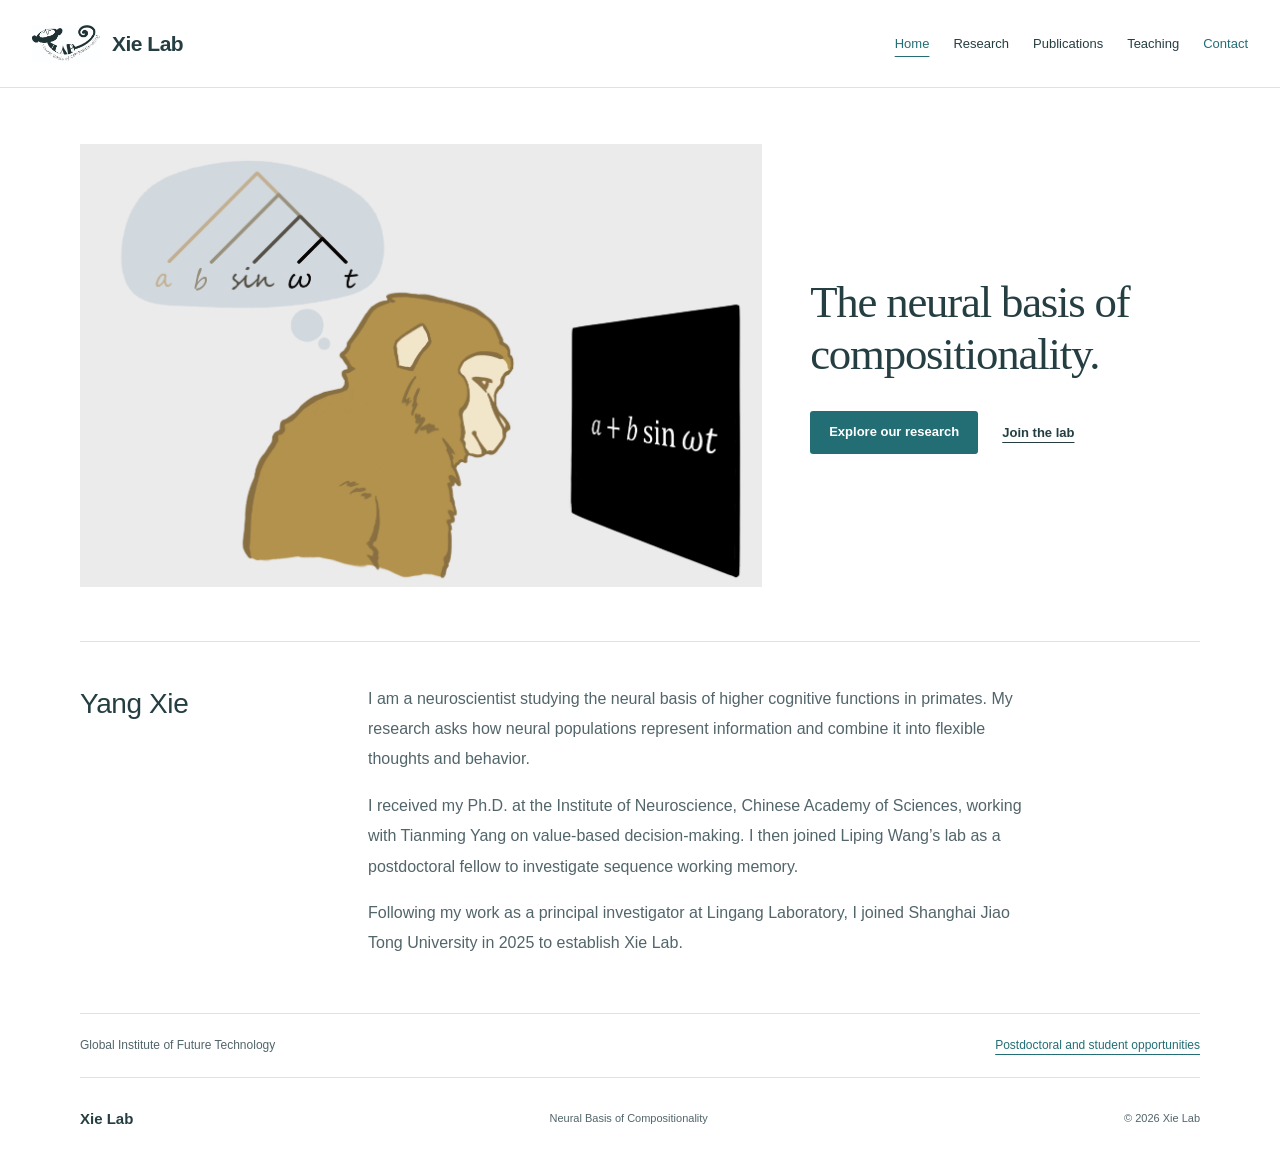
==== commit 5a1c066d: "Enlarge homepage illustration and separate biography layout" ====
--- a/index.html
+++ b/index.html
@@ -4,13 +4,14 @@
 <meta charset="utf-8"><meta name="viewport" content="width=device-width,initial-scale=1">
 <meta name="description" content="Exploring the neural basis of compositionality, learning, memory, and cognition.">
 <title>Xie Lab · Neural Basis of Compositionality</title>
-<link rel="icon" href="assets/lab-logo.jpg"><link rel="stylesheet" href="styles.css?v=16">
+<link rel="icon" href="assets/lab-logo.jpg"><link rel="stylesheet" href="styles.css?v=17">
 </head>
 <body>
 <a class="skip" href="#main">Skip to content</a>
 <header class="header"><a class="brand" href="index.html" aria-label="Xie Lab home"><img src="assets/lab-logo.jpg" alt="Xie Lab" width="105" height="57"><span>Xie Lab</span></a><button class="menu-toggle" aria-expanded="false" aria-controls="navigation">Menu</button><nav id="navigation" aria-label="Main navigation"><a href="index.html" aria-current="page">Home</a><a href="research.html">Research</a><a href="publications.html">Publications</a><a href="teaching.html">Teaching</a><a class="nav-contact" href="contact.html">Contact</a></nav></header>
 <main id="main">
-<section class="hero wrap" id="home"><figure class="home-illustration"><img src="assets/home-sequence.png" alt="A monkey viewing a sine-function expression and thinking about its compositional structure" width="2751" height="1785" fetchpriority="high"></figure><div class="hero-copy"><h1>The neural basis of compositionality.</h1><div class="home-intro"><h2 class="intro-name">Yang Xie</h2><p>I am a neuroscientist studying the neural basis of higher cognitive functions in primates. My research asks how neural populations represent information and combine it into flexible thoughts and behavior.</p><p>I received my Ph.D. at the Institute of Neuroscience, Chinese Academy of Sciences, working with Tianming Yang on value-based decision-making. I then joined Liping Wang’s lab as a postdoctoral fellow to investigate sequence working memory.</p><p>Following my work as a principal investigator at Lingang Laboratory, I joined Shanghai Jiao Tong University in 2025 to establish Xie Lab.</p></div><div class="hero-actions"><a class="button" href="research.html">Explore our research</a><a class="text-link" href="contact.html">Join the lab</a></div></div></section>
+<section class="hero wrap" id="home"><div class="hero-copy"><h1>The neural basis of compositionality.</h1><div class="hero-actions"><a class="button" href="research.html">Explore our research</a><a class="text-link" href="contact.html">Join the lab</a></div></div><figure class="home-illustration"><img src="assets/home-sequence.png" alt="A monkey viewing a sine-function expression and thinking about its compositional structure" width="2751" height="1785" fetchpriority="high"></figure></section>
+<section class="home-intro wrap" aria-labelledby="intro-name"><h2 class="intro-name" id="intro-name">Yang Xie</h2><div class="intro-body"><p>I am a neuroscientist studying the neural basis of higher cognitive functions in primates. My research asks how neural populations represent information and combine it into flexible thoughts and behavior.</p><p>I received my Ph.D. at the Institute of Neuroscience, Chinese Academy of Sciences, working with Tianming Yang on value-based decision-making. I then joined Liping Wang’s lab as a postdoctoral fellow to investigate sequence working memory.</p><p>Following my work as a principal investigator at Lingang Laboratory, I joined Shanghai Jiao Tong University in 2025 to establish Xie Lab.</p></div></section>
 <div class="institute wrap"><span>Global Institute of Future Technology</span><a href="contact.html">Postdoctoral and student opportunities</a></div>
 </main>
 <footer class="wrap"><a href="index.html">Xie Lab</a><span>Neural Basis of Compositionality</span><span>© 2026 Xie Lab</span></footer>
--- a/styles.css
+++ b/styles.css
@@ -1,14 +1,14 @@
 :root{--ink:#253e42;--muted:#52656a;--teal:#236e75;--pale:#f3f7f7;--line:#dbe4e5;--white:#fff;--serif:Palatino,'Palatino Linotype','Book Antiqua',Georgia,serif;--sans:'Avenir Next',Avenir,'Segoe UI',sans-serif}
 *{box-sizing:border-box}html{scroll-behavior:smooth;scroll-padding-top:100px}body{min-height:100vh;display:flex;flex-direction:column;margin:0;color:var(--ink);background:var(--white);font:16px/1.8 var(--sans);-webkit-font-smoothing:antialiased}a{color:inherit;text-underline-offset:5px;text-decoration-thickness:1px}a:hover{color:var(--teal)}button,input{font:inherit}button{cursor:pointer}button,a,input,summary{-webkit-tap-highlight-color:transparent}button:focus-visible,a:focus-visible,input:focus-visible{outline:3px solid #be8528;outline-offset:5px}img{display:block;max-width:100%;height:auto}figure,p,h1,h2,h3,h4{margin:0}p+p{margin-top:18px}.wrap{width:min(1120px,calc(100% - 112px));margin-inline:auto}.header{height:88px;padding:12px max(32px,calc((100vw - 1240px)/2));display:flex;align-items:center;justify-content:space-between;gap:30px;border-bottom:1px solid var(--line);background:#fffffff5;position:sticky;top:0;z-index:10;backdrop-filter:blur(12px)}.brand{display:flex;align-items:center;gap:12px;text-decoration:none;white-space:nowrap;font-size:21px;font-weight:600;letter-spacing:-.5px}.brand img{width:68px;height:44px;object-fit:contain}.header nav{display:flex;align-items:center;gap:24px;font-size:13px;font-weight:500}.header nav a{text-decoration:none;white-space:nowrap}.header nav a[aria-current]{color:var(--teal);text-decoration:underline;text-underline-offset:8px}.nav-contact{color:var(--teal)}.menu-toggle{display:none}
-.hero{display:grid;grid-template-columns:1fr 1.2fr;align-items:center;gap:64px;padding-block:76px 78px}.hero>*{min-width:0}.home-illustration{margin:0}.home-illustration img{display:block;width:100%;height:auto}.affiliation{font-size:13px;line-height:1.6;color:var(--teal);margin-bottom:22px}.hero h1{font:400 clamp(36px,3.6vw,48px)/1.13 var(--serif);letter-spacing:-1.4px;max-width:600px}.home-intro{margin-top:28px;font-size:15px;line-height:1.85;color:var(--muted)}.home-intro .intro-name{font:600 19px/1.4 var(--sans);letter-spacing:0;color:var(--ink);margin-bottom:12px}.home-intro p+p{margin-top:16px}.hero-actions{display:flex;align-items:center;gap:28px;margin-top:30px}.button{display:inline-flex;align-items:center;justify-content:center;text-decoration:none;background:var(--teal);color:white;padding:11px 19px;border-radius:3px;font-size:13px;font-weight:600;line-height:1.6}.button:hover{background:var(--ink);color:white}.text-link{font-size:13px;font-weight:600}.institute{display:flex;justify-content:space-between;gap:24px;padding-block:21px;border-block:1px solid var(--line);color:var(--muted);font-size:12px}.institute a{color:var(--teal)}
+.hero{display:grid;grid-template-columns:minmax(0,1.75fr) minmax(0,1fr);grid-template-areas:"illustration headline";align-items:center;gap:48px;padding-block:56px 54px}.hero-copy{grid-area:headline}.hero>*{min-width:0}.home-illustration{grid-area:illustration;margin:0}.home-illustration img{display:block;width:100%;height:auto}.affiliation{font-size:13px;line-height:1.6;color:var(--teal);margin-bottom:22px}.hero h1{font:400 clamp(36px,3.5vw,48px)/1.16 var(--serif);letter-spacing:-1.2px;max-width:430px}.home-intro{display:grid;grid-template-columns:240px minmax(0,1fr);gap:48px;border-top:1px solid var(--line);padding-block:42px 54px;font-size:16px;line-height:1.9;color:var(--muted)}.intro-body{max-width:76ch}.home-intro .intro-name{font:500 28px/1.4 var(--sans);letter-spacing:-.4px;color:var(--ink);margin:0}.home-intro p+p{margin-top:16px}.hero-actions{display:flex;align-items:center;flex-wrap:wrap;gap:18px 24px;margin-top:30px}.button{display:inline-flex;align-items:center;justify-content:center;text-decoration:none;background:var(--teal);color:white;padding:11px 19px;border-radius:3px;font-size:13px;font-weight:600;line-height:1.6}.button:hover{background:var(--ink);color:white}.text-link{font-size:13px;font-weight:600}.institute{display:flex;justify-content:space-between;gap:24px;padding-block:21px;border-block:1px solid var(--line);color:var(--muted);font-size:12px}.institute a{color:var(--teal)}
 .section{padding-block:82px}.section-heading{display:flex;justify-content:space-between;align-items:baseline;gap:35px;margin-bottom:35px}h2{font:400 38px/1.2 var(--serif);letter-spacing:-.8px}.section-heading>p{font-size:14px;color:var(--muted);max-width:440px}.research-section{background:white}.research-intro{font-size:20px;line-height:1.7;max-width:860px;margin-bottom:21px}.research-methods{font-size:15px;line-height:1.85;color:var(--muted);max-width:860px;margin-bottom:48px}.research-grid{display:flex;flex-direction:column;gap:0}.research-grid>article{display:grid;grid-template-columns:420px 1fr;gap:72px;align-items:center;padding-block:44px;border-top:1px solid var(--line);min-width:0}.research-image{display:flex;align-items:center;justify-content:center;min-width:0;width:100%;aspect-ratio:3/2;background:var(--pale)}.research-image img{display:block;width:100%;height:100%;object-fit:contain}.research-grid h2{font-size:25px;line-height:1.35;font-weight:500;letter-spacing:-.5px;margin-bottom:18px}.research-grid p{font-size:16px;line-height:1.9;color:var(--muted);max-width:560px}.research-grid>article:last-child{padding-bottom:0}
 .publication-controls{display:flex;justify-content:space-between;gap:22px;align-items:center;flex-wrap:wrap;margin-top:10px}.filters{display:flex;flex-wrap:wrap;gap:8px 20px}.filters button{padding:6px 0;border:0;border-bottom:2px solid transparent;background:none;color:var(--muted);font-size:13px;line-height:1.5}.filters button[aria-pressed=true]{color:var(--teal);border-bottom-color:var(--teal);font-weight:600}.search-label input{width:235px;min-width:0;border:1px solid var(--line);border-radius:3px;padding:9px 12px;font-size:12px;line-height:1.5;background:white;color:var(--ink)}.results-count{font-size:12px;color:var(--muted);margin-block:23px 5px}.publication{display:grid;grid-template-columns:68px minmax(0,1fr) 65px;gap:24px;border-bottom:1px solid var(--line);padding:26px 0}.pub-year{font:400 21px/1.5 var(--serif);color:var(--teal);padding-top:1px}.pub-type{display:block;font-size:11px;color:var(--muted);line-height:1.5;margin-bottom:8px}.pub-type.preprint{color:#855b31}.publication h2{font-size:17px;line-height:1.6;font-weight:500;max-width:850px}.publication h2 a{text-decoration:none}.publication h2 a:hover{text-decoration:underline}.publication p{font-size:12px;line-height:1.8;color:var(--muted);margin-top:9px}.publication p.journal{font-size:12px;color:var(--teal);margin-top:4px}.publication strong{font-weight:600;color:var(--ink)}.paper-link{align-self:center;justify-self:end;font-size:12px;white-space:nowrap}.verification-note{font-size:13px;margin-top:25px;color:var(--teal)}.empty-state{margin-block:25px;padding:25px;background:var(--pale);font-size:14px}
 .teaching-section{background:var(--pale)}.teaching-section .wrap{max-width:960px}.teaching-grid{display:flex;flex-direction:column;gap:36px;align-items:stretch}.teaching-copy{max-width:74ch}.course-code{color:var(--teal);font-size:12px;line-height:1.6;margin-bottom:13px}.teaching-grid h2{font-size:27px;line-height:1.4;font-weight:500;letter-spacing:-.5px;margin-bottom:18px}.teaching-grid p:not(.course-code){font-size:15px;color:var(--muted);line-height:1.85}.teaching-grid figure{margin:0}.teaching-grid img{width:100%;height:auto}.course-topics{font-size:14px;line-height:1.85;color:var(--muted);padding-left:20px;margin-block:20px 25px}.course-topics li+li{margin-top:5px}.reading-section{display:flex;align-items:center;justify-content:space-between;gap:40px;padding-block:56px}.reading-section h2{font-size:30px}.reading-section p{font-size:14px;color:var(--muted);margin-top:12px}.reading-section .button{white-space:nowrap;background:white;color:var(--teal);border:1px solid var(--teal)}.reading-section .button:hover{background:var(--pale)}
 .contact-section{background:var(--pale)}.contact-intro{font-size:18px;line-height:1.8;max-width:730px;color:var(--muted)}.openings{display:grid;grid-template-columns:repeat(3,minmax(0,1fr));gap:42px;margin-top:40px}.openings article{border-top:2px solid #97b6ba;padding-top:22px;display:flex;flex-direction:column}.openings h2{font-size:20px;line-height:1.4;font-weight:500;letter-spacing:-.3px;margin-bottom:15px}.openings p{font-size:14px;line-height:1.9;color:var(--muted);flex:1}.openings a{display:block;font-size:12px;font-weight:500;color:var(--teal);margin-top:22px}.contact-details{display:grid;grid-template-columns:1fr 1fr;gap:65px;border-top:1px solid var(--line);margin-top:50px;padding-top:35px}.contact-details p{font-size:12px;color:var(--muted);margin-bottom:8px}.email{font-size:25px;text-decoration:none;line-height:1.4;letter-spacing:-.5px}.contact-details p.application-note{font-size:12px;margin-top:12px}.contact-details address{font-style:normal;font-size:13px;line-height:1.9;color:var(--muted)}footer{display:flex;justify-content:space-between;align-items:center;gap:20px;font-size:11px;color:var(--muted);padding-block:27px}footer a{font-size:15px;font-weight:600;text-decoration:none;color:var(--ink)}
 .syllabus{max-width:960px;padding-block:42px 80px}.course-heading{padding-block:36px}.course-heading h1{font:400 clamp(34px,4vw,48px)/1.2 var(--serif);letter-spacing:-1px;margin-bottom:22px}.course-heading p{color:var(--muted);font-size:15px}.course-heading .course-notice{display:inline-block;border-left:3px solid var(--teal);padding:12px 18px;background:var(--pale);font-size:13px}.course-banner{width:100%;height:auto;max-height:420px;object-fit:contain;margin-block:0 35px}.course-jump{display:flex;flex-wrap:wrap;gap:12px 25px;font-size:12px;padding:23px 0;border-block:1px solid var(--line)}.syllabus-section{padding-top:42px}.syllabus-section h2{font-size:29px;margin-bottom:22px}.syllabus-section p,.syllabus-section li{font-size:15px;line-height:1.85;color:var(--muted)}.syllabus-section li+li{margin-top:10px}.syllabus-section ul{padding-left:22px}.schedule-scroll{overflow-x:auto}table{width:100%;border-collapse:collapse;font-size:14px;text-align:left}caption{text-align:left;font-size:13px;color:var(--muted);margin-bottom:15px}th,td{padding:13px 16px;border-bottom:1px solid var(--line);vertical-align:top}thead{background:var(--pale)}tbody th{white-space:nowrap;font-weight:500;color:var(--teal)}
 [hidden]{display:none!important}.sr-only{position:absolute;width:1px;height:1px;padding:0;overflow:hidden;clip:rect(0,0,0,0);white-space:nowrap}.skip{position:fixed;top:-100px;left:20px;background:white;padding:10px;z-index:20}.skip:focus{top:8px}
-@media(max-width:1100px){.header{padding-inline:24px;gap:20px}.header nav{gap:17px;font-size:12px}.brand span{display:none}.wrap{width:calc(100% - 80px)}.hero{gap:40px;grid-template-columns:1fr 1.2fr}.research-grid>article{grid-template-columns:36% 1fr;gap:55px}.teaching-grid{gap:32px}.openings{gap:28px}}
-@media(max-width:800px){html{scroll-padding-top:88px}.header{height:74px;padding:10px 22px}.brand span{display:block}.brand img{width:61px;height:40px}.menu-toggle{display:block;background:white;color:var(--ink);border:1px solid var(--line);border-radius:3px;font-size:13px;padding:6px 13px}.header nav{display:none;position:absolute;top:100%;left:0;right:0;background:white;border-bottom:1px solid var(--line);padding:20px 25px;font-size:15px}.header nav.is-open{display:flex;flex-direction:column;align-items:flex-start;gap:15px}.wrap{width:calc(100% - 44px)}.hero{grid-template-columns:1fr;gap:30px;padding-block:38px 43px}.home-illustration{width:100%;max-width:500px;margin:auto}.hero h1{font-size:38px;letter-spacing:-1px;max-width:540px}.affiliation{font-size:12px;margin-bottom:16px}.home-intro{font-size:15px;line-height:1.85;margin-top:24px}.hero-actions{gap:24px;margin-top:26px}.institute{flex-direction:column;gap:5px;font-size:11px;padding-block:16px}.section{padding-block:52px}.section-heading{display:block;margin-bottom:27px}h2{font-size:33px}.section-heading>p{font-size:13px;margin-top:12px}.research-intro{font-size:18px;line-height:1.7;margin-bottom:20px}.research-methods{font-size:14px;margin-bottom:32px}.research-grid>article{grid-template-columns:1fr;gap:25px;padding-block:33px}.research-image{max-width:460px;width:100%;margin:auto}.research-grid h2{font-size:24px;margin-bottom:14px}.research-grid p{font-size:15px;line-height:1.85;max-width:none}.publication-controls{gap:18px;display:block}.filters{gap:10px 18px}.filters button{font-size:12px}.search-label{display:block;margin-top:18px}.search-label input{width:100%;font-size:13px}.publication{grid-template-columns:45px minmax(0,1fr);gap:7px 15px;padding-block:22px}.pub-year{font-size:18px}.pub-type{font-size:10px;margin-bottom:6px}.publication h2{font-size:16px;line-height:1.6}.publication p{font-size:12px}.paper-link{grid-column:2;justify-self:start;font-size:11px;margin-top:5px}.results-count{margin-top:19px}.teaching-grid{gap:28px}.teaching-grid h2{font-size:25px}.teaching-grid p:not(.course-code){font-size:15px}.reading-section{display:block;padding-block:40px}.reading-section h2{font-size:29px}.reading-section .button{margin-top:22px}.contact-intro{font-size:17px}.openings{grid-template-columns:1fr;gap:30px;margin-top:30px}.openings article{padding-top:20px}.openings h2{font-size:21px;margin-bottom:12px}.openings p{font-size:15px}.openings a{font-size:13px;margin-top:17px}.contact-details{grid-template-columns:1fr;gap:25px;margin-top:38px;padding-top:30px}.email{font-size:23px}.contact-details address{font-size:13px}footer{flex-wrap:wrap;gap:12px;padding-block:22px}footer span:nth-child(2){display:none}.syllabus{padding-top:28px}.course-heading{padding-block:27px}.course-heading h1{font-size:35px}.course-heading p{font-size:14px}.course-jump{gap:10px 20px}.syllabus-section h2{font-size:27px}th,td{padding:12px 9px;font-size:13px}}
+@media(max-width:1100px){.header{padding-inline:24px;gap:20px}.header nav{gap:17px;font-size:12px}.brand span{display:none}.wrap{width:calc(100% - 80px)}.hero{gap:32px;grid-template-columns:minmax(0,1.6fr) minmax(0,1fr)}.home-intro{grid-template-columns:180px minmax(0,1fr);gap:32px}.research-grid>article{grid-template-columns:36% 1fr;gap:55px}.teaching-grid{gap:32px}.openings{gap:28px}}
+@media(max-width:800px){html{scroll-padding-top:88px}.header{height:74px;padding:10px 22px}.brand span{display:block}.brand img{width:61px;height:40px}.menu-toggle{display:block;background:white;color:var(--ink);border:1px solid var(--line);border-radius:3px;font-size:13px;padding:6px 13px}.header nav{display:none;position:absolute;top:100%;left:0;right:0;background:white;border-bottom:1px solid var(--line);padding:20px 25px;font-size:15px}.header nav.is-open{display:flex;flex-direction:column;align-items:flex-start;gap:15px}.wrap{width:calc(100% - 44px)}.hero{grid-template-columns:1fr;grid-template-areas:"headline" "illustration";gap:32px;padding-block:34px 36px}.home-illustration{width:100%;max-width:none;margin:0}.hero h1{font-size:38px;letter-spacing:-1px;max-width:540px}.affiliation{font-size:12px;margin-bottom:16px}.home-intro{grid-template-columns:1fr;gap:20px;font-size:15px;line-height:1.85;padding-block:30px 38px}.home-intro .intro-name{font-size:25px}.hero-actions{gap:24px;margin-top:26px}.institute{flex-direction:column;gap:5px;font-size:11px;padding-block:16px}.section{padding-block:52px}.section-heading{display:block;margin-bottom:27px}h2{font-size:33px}.section-heading>p{font-size:13px;margin-top:12px}.research-intro{font-size:18px;line-height:1.7;margin-bottom:20px}.research-methods{font-size:14px;margin-bottom:32px}.research-grid>article{grid-template-columns:1fr;gap:25px;padding-block:33px}.research-image{max-width:460px;width:100%;margin:auto}.research-grid h2{font-size:24px;margin-bottom:14px}.research-grid p{font-size:15px;line-height:1.85;max-width:none}.publication-controls{gap:18px;display:block}.filters{gap:10px 18px}.filters button{font-size:12px}.search-label{display:block;margin-top:18px}.search-label input{width:100%;font-size:13px}.publication{grid-template-columns:45px minmax(0,1fr);gap:7px 15px;padding-block:22px}.pub-year{font-size:18px}.pub-type{font-size:10px;margin-bottom:6px}.publication h2{font-size:16px;line-height:1.6}.publication p{font-size:12px}.paper-link{grid-column:2;justify-self:start;font-size:11px;margin-top:5px}.results-count{margin-top:19px}.teaching-grid{gap:28px}.teaching-grid h2{font-size:25px}.teaching-grid p:not(.course-code){font-size:15px}.reading-section{display:block;padding-block:40px}.reading-section h2{font-size:29px}.reading-section .button{margin-top:22px}.contact-intro{font-size:17px}.openings{grid-template-columns:1fr;gap:30px;margin-top:30px}.openings article{padding-top:20px}.openings h2{font-size:21px;margin-bottom:12px}.openings p{font-size:15px}.openings a{font-size:13px;margin-top:17px}.contact-details{grid-template-columns:1fr;gap:25px;margin-top:38px;padding-top:30px}.email{font-size:23px}.contact-details address{font-size:13px}footer{flex-wrap:wrap;gap:12px;padding-block:22px}footer span:nth-child(2){display:none}.syllabus{padding-top:28px}.course-heading{padding-block:27px}.course-heading h1{font-size:35px}.course-heading p{font-size:14px}.course-jump{gap:10px 20px}.syllabus-section h2{font-size:27px}th,td{padding:12px 9px;font-size:13px}}
 @media(prefers-reduced-motion:reduce){html{scroll-behavior:auto}}
 /* Local reading library */
 .reading-section{display:block}.reading-section .section-heading{margin-bottom:20px}.reading-preview-intro{max-width:720px}.reading-preview-grid{display:grid;grid-template-columns:repeat(4,minmax(0,1fr));gap:28px;margin-top:32px}.reading-preview-grid article{border-top:1px solid var(--line);padding-top:18px}.reading-preview-label{font-size:12px!important;margin:0 0 12px!important;line-height:1.6}.reading-preview-grid h3{font-size:17px;font-weight:500;line-height:1.6;margin-top:9px}.reading-preview-grid h3 a{text-decoration:none}.reading-preview-grid h3 a:hover{text-decoration:underline}.reading-preview-topics{display:flex;flex-wrap:wrap;gap:12px 24px;font-size:13px;margin-top:30px}.required-label{display:inline-block;background:#e9f3f1;color:#256559;font-size:10px;font-weight:600;line-height:1.6;padding:2px 8px;border-radius:3px}.readings-page{padding-block:46px 80px}.readings-heading{max-width:750px;margin-bottom:44px}.readings-heading h1{font:400 48px/1.2 var(--serif);letter-spacing:-1px;margin:27px 0 22px}.readings-heading>p{font-size:17px;line-height:1.85;color:var(--muted)}.readings-layout{display:grid;grid-template-columns:230px minmax(0,1fr);gap:65px;align-items:start}.readings-sidebar{position:sticky;top:115px}.reading-filters{display:flex;flex-direction:column;gap:4px}.reading-filters button{display:flex;justify-content:space-between;gap:10px;text-align:left;line-height:1.6;padding:9px 12px;border:0;border-left:2px solid transparent;background:none;color:var(--muted);font-size:13px}.reading-filters button span{font-size:11px;color:var(--muted)}.reading-filters button[aria-pressed=true]{border-left-color:var(--teal);background:var(--pale);color:var(--teal);font-weight:600}.reading-help{font-size:12px;line-height:1.8;color:var(--muted);margin:24px 12px}.reading-search label{display:block;font-size:13px;font-weight:500;margin-bottom:9px}.reading-search input{width:100%;border:1px solid var(--line);border-radius:3px;padding:12px 15px;font-size:14px;color:var(--ink);background:white}.reading-search>p{font-size:12px;color:var(--muted);margin:17px 0}.reading-entry{border-top:1px solid var(--line);padding:24px 0}.reading-entry-top{display:flex;align-items:center;gap:12px;font-size:11px;color:var(--muted);margin-bottom:9px}.reading-entry h2{font:500 18px/1.6 var(--sans);letter-spacing:0;max-width:730px}.reading-entry h2 a{text-decoration:none}.reading-entry h2 a:hover{text-decoration:underline}.reading-entry p.reading-meta{font-size:12px;color:var(--muted);margin-top:10px;line-height:1.8}.reading-entry p.reading-note{font-size:13px;line-height:1.8;color:var(--ink);margin-top:10px}.reading-entry p.reading-tags{font-size:11px;color:var(--teal);margin-top:10px}.reading-topic-note{padding:20px;background:var(--pale);margin-bottom:24px}.reading-topic-note h2{font:500 16px/1.5 var(--sans);letter-spacing:0}.reading-topic-note p{font-size:13px;color:var(--muted);margin-top:10px}.reading-source-note{font-size:12px;color:var(--muted);border-top:1px solid var(--line);padding-top:22px;margin-top:20px}
